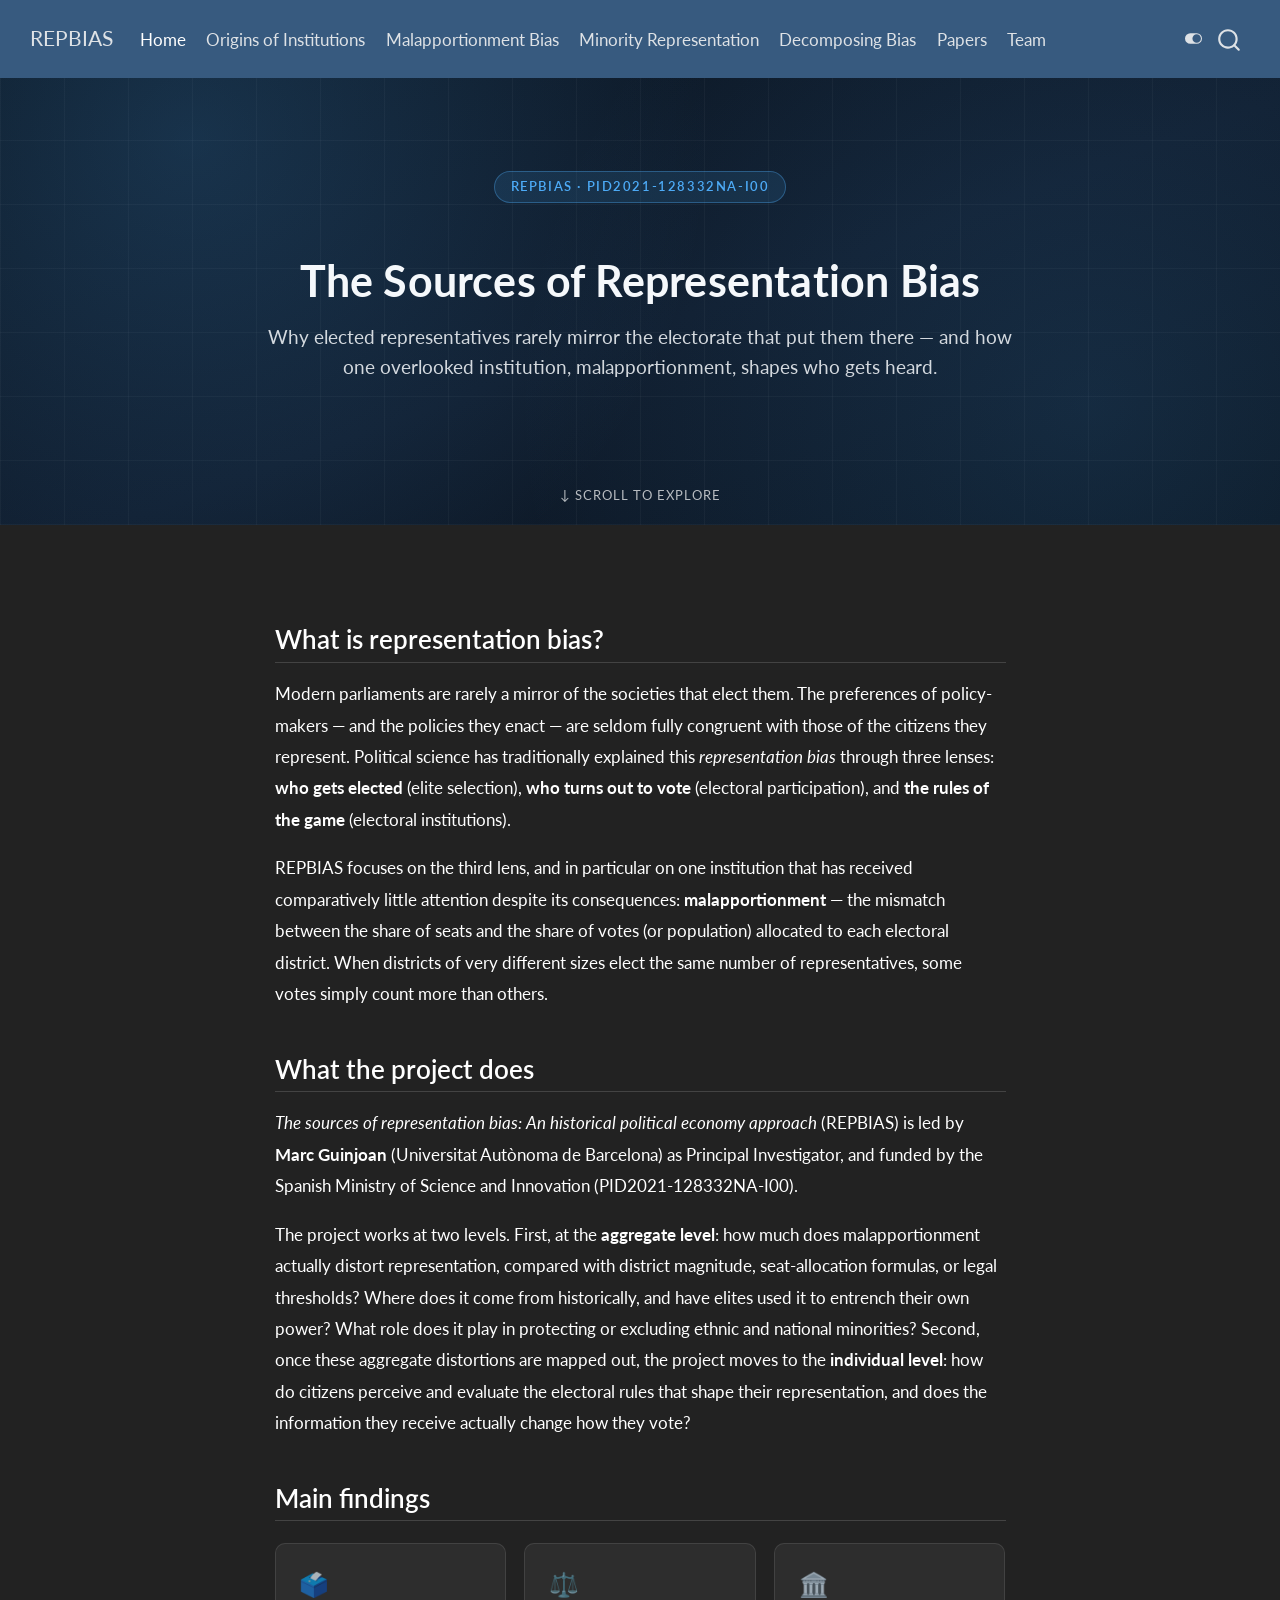
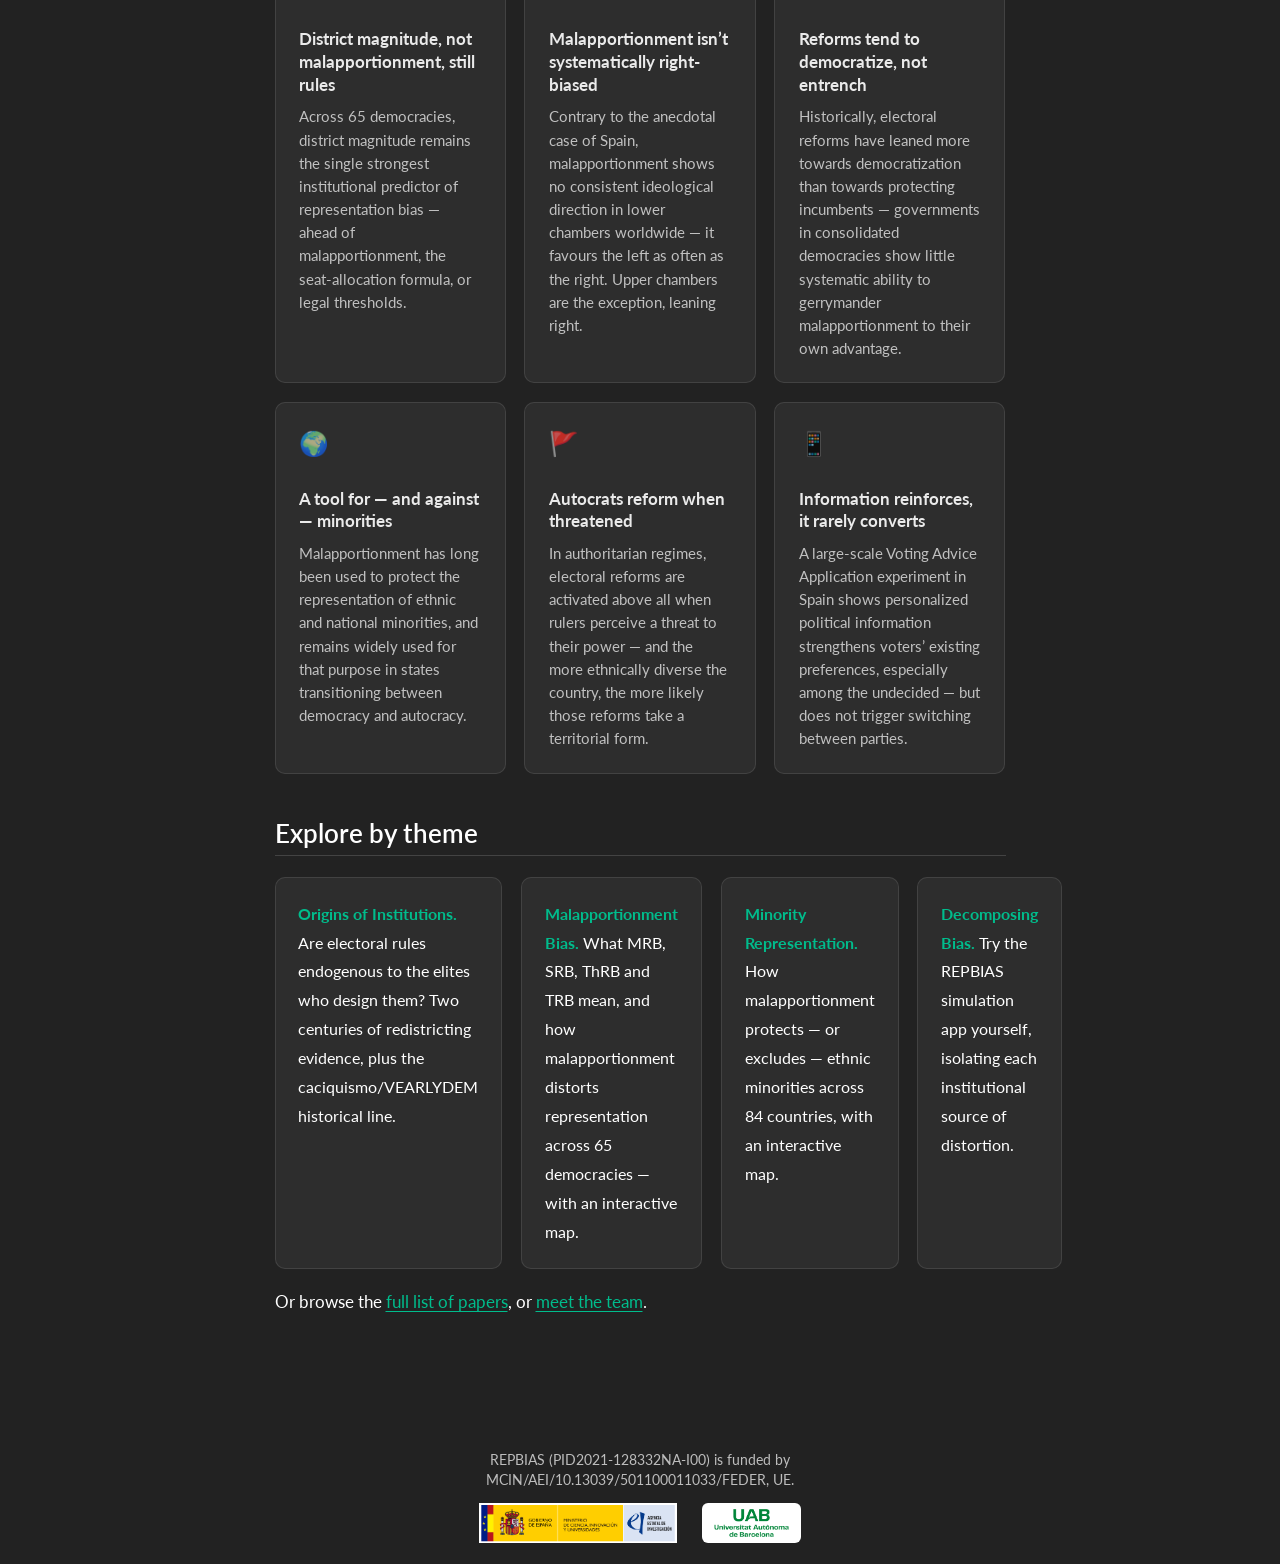
==== docs/index.html @ ca61da99 "Add MICINU and UAB logos to a site-wide footer on every page" ====
<!DOCTYPE html>
<html xmlns="http://www.w3.org/1999/xhtml" lang="en" xml:lang="en"><head>

<meta charset="utf-8">
<meta name="generator" content="quarto-1.10.18">

<meta name="viewport" content="width=device-width, initial-scale=1.0, user-scalable=yes">


<title>REPBIAS</title>
<style>
/* Default styles provided by pandoc.
** See https://pandoc.org/MANUAL.html#variables-for-html for config info.
*/
span.smallcaps{font-variant: small-caps;}
div.columns{display: flex; gap: 1.5em;}
div.column{flex: auto;}
@media screen {
div.columns{gap: min(4vw, 1.5em);}
div.column{overflow-x: auto;}
}
div.hanging-indent{margin-left: 1.5em; text-indent: -1.5em;}
ul.task-list{list-style: none;}
ul.task-list li input[type="checkbox"] {
  width: 0.8em;
  margin: 0 0.8em 0.2em -1em; /* quarto-specific, see https://github.com/quarto-dev/quarto-cli/issues/4556 */ 
  vertical-align: middle;
}
</style>


<script src="site_libs/quarto-nav/quarto-nav.js"></script>
<script src="site_libs/quarto-nav/headroom.min.js"></script>
<script src="site_libs/clipboard/clipboard.min.js"></script>
<script src="site_libs/quarto-search/autocomplete.umd.js"></script>
<script src="site_libs/quarto-search/fuse.min.js"></script>
<script src="site_libs/quarto-search/quarto-search.js"></script>
<meta name="quarto:offset" content="./">
<script src="site_libs/quarto-html/quarto.js" type="module"></script>
<script src="site_libs/quarto-html/tabsets/tabsets.js" type="module"></script>
<script src="site_libs/quarto-html/popper.min.js"></script>
<script src="site_libs/quarto-html/tippy.umd.min.js"></script>
<script src="site_libs/quarto-html/anchor.min.js"></script>
<link href="site_libs/quarto-html/tippy.css" rel="stylesheet">
<link href="site_libs/quarto-html/quarto-syntax-highlighting-64a204ab8560d761af7679ceaba22944.css" rel="stylesheet" class="quarto-color-scheme" id="quarto-text-highlighting-styles">
<link href="site_libs/quarto-html/quarto-syntax-highlighting-dark-b85bc7c33db8c58e0ec93c3465666fed.css" rel="stylesheet" class="quarto-color-scheme quarto-color-alternate" id="quarto-text-highlighting-styles">
<script src="site_libs/bootstrap/bootstrap.min.js"></script>
<link href="site_libs/bootstrap/bootstrap-icons.css" rel="stylesheet">
<link href="site_libs/bootstrap/bootstrap-92404dd89b1444827012a9e3a58cda88.min.css" rel="stylesheet" append-hash="true" class="quarto-color-scheme" id="quarto-bootstrap" data-mode="light">
<link href="site_libs/bootstrap/bootstrap-dark-8b348f4b4b74a528bf910da1e8c5139e.min.css" rel="stylesheet" append-hash="true" class="quarto-color-scheme quarto-color-alternate" id="quarto-bootstrap" data-mode="dark">
<script id="quarto-search-options" type="application/json">{
  "location": "navbar",
  "copy-button": false,
  "collapse-after": 3,
  "panel-placement": "end",
  "type": "overlay",
  "limit": 50,
  "keyboard-shortcut": [
    "f",
    "/",
    "s"
  ],
  "show-item-context": false,
  "language": {
    "search-no-results-text": "No results",
    "search-matching-documents-text": "matching documents",
    "search-copy-link-title": "Copy link to search",
    "search-hide-matches-text": "Hide additional matches",
    "search-more-match-text": "more match in this document",
    "search-more-matches-text": "more matches in this document",
    "search-clear-button-title": "Clear",
    "search-text-placeholder": "",
    "search-detached-cancel-button-title": "Cancel",
    "search-submit-button-title": "Submit",
    "search-label": "Search"
  }
}</script>


<link rel="stylesheet" href="styles.css">
</head>

<body class="nav-fixed fullcontent quarto-dark"><script id="quarto-html-before-body" type="application/javascript">
    const toggleBodyColorMode = (bsSheetEl) => {
      const mode = bsSheetEl.getAttribute("data-mode");
      const bodyEl = window.document.querySelector("body");
      if (mode === "dark") {
        bodyEl.classList.add("quarto-dark");
        bodyEl.classList.remove("quarto-light");
      } else {
        bodyEl.classList.add("quarto-light");
        bodyEl.classList.remove("quarto-dark");
      }
    }
    const toggleBodyColorPrimary = () => {
      const bsSheetEl = window.document.querySelector("link#quarto-bootstrap:not([rel=disabled-stylesheet])");
      if (bsSheetEl) {
        toggleBodyColorMode(bsSheetEl);
      }
    }
    const setColorSchemeToggle = (alternate) => {
      const toggles = window.document.querySelectorAll('.quarto-color-scheme-toggle');
      for (let i=0; i < toggles.length; i++) {
        const toggle = toggles[i];
        if (toggle) {
          if (alternate) {
            toggle.classList.add("alternate");
          } else {
            toggle.classList.remove("alternate");
          }
        }
      }
    };
    const toggleColorMode = (alternate) => {
      // Switch the stylesheets
      const primaryStylesheets = window.document.querySelectorAll('link.quarto-color-scheme:not(.quarto-color-alternate)');
      const alternateStylesheets = window.document.querySelectorAll('link.quarto-color-scheme.quarto-color-alternate');
      manageTransitions('#quarto-margin-sidebar .nav-link', false);
      if (alternate) {
        // note: dark is layered on light, we don't disable primary!
        enableStylesheet(alternateStylesheets);
        for (const sheetNode of alternateStylesheets) {
          if (sheetNode.id === "quarto-bootstrap") {
            toggleBodyColorMode(sheetNode);
          }
        }
      } else {
        disableStylesheet(alternateStylesheets);
        enableStylesheet(primaryStylesheets)
        toggleBodyColorPrimary();
      }
      manageTransitions('#quarto-margin-sidebar .nav-link', true);
      // Switch the toggles
      setColorSchemeToggle(alternate)
      // Hack to workaround the fact that safari doesn't
      // properly recolor the scrollbar when toggling (#1455)
      if (navigator.userAgent.indexOf('Safari') > 0 && navigator.userAgent.indexOf('Chrome') == -1) {
        manageTransitions("body", false);
        window.scrollTo(0, 1);
        setTimeout(() => {
          window.scrollTo(0, 0);
          manageTransitions("body", true);
        }, 40);
      }
    }
    const disableStylesheet = (stylesheets) => {
      for (let i=0; i < stylesheets.length; i++) {
        const stylesheet = stylesheets[i];
        stylesheet.rel = 'disabled-stylesheet';
      }
    }
    const enableStylesheet = (stylesheets) => {
      for (let i=0; i < stylesheets.length; i++) {
        const stylesheet = stylesheets[i];
        if(stylesheet.rel !== 'stylesheet') { // for Chrome, which will still FOUC without this check
          stylesheet.rel = 'stylesheet';
        }
      }
    }
    const manageTransitions = (selector, allowTransitions) => {
      const els = window.document.querySelectorAll(selector);
      for (let i=0; i < els.length; i++) {
        const el = els[i];
        if (allowTransitions) {
          el.classList.remove('notransition');
        } else {
          el.classList.add('notransition');
        }
      }
    }
    const isFileUrl = () => {
      return window.location.protocol === 'file:';
    }
    const hasAlternateSentinel = () => {
      let styleSentinel = getColorSchemeSentinel();
      if (styleSentinel !== null) {
        return styleSentinel === "alternate";
      } else {
        return false;
      }
    }
    const setStyleSentinel = (alternate) => {
      const value = alternate ? "alternate" : "default";
      if (!isFileUrl()) {
        window.localStorage.setItem("quarto-color-scheme", value);
      } else {
        localAlternateSentinel = value;
      }
    }
    const getColorSchemeSentinel = () => {
      if (!isFileUrl()) {
        const storageValue = window.localStorage.getItem("quarto-color-scheme");
        return storageValue != null ? storageValue : localAlternateSentinel;
      } else {
        return localAlternateSentinel;
      }
    }
    const toggleGiscusIfUsed = (isAlternate, darkModeDefault) => {
      const baseTheme = document.querySelector('#giscus-base-theme')?.value ?? 'light';
      const alternateTheme = document.querySelector('#giscus-alt-theme')?.value ?? 'dark';
      let newTheme = '';
      if(authorPrefersDark) {
        newTheme = isAlternate ? baseTheme : alternateTheme;
      } else {
        newTheme = isAlternate ? alternateTheme : baseTheme;
      }
      const changeGiscusTheme = () => {
        // From: https://github.com/giscus/giscus/issues/336
        const sendMessage = (message) => {
          const iframe = document.querySelector('iframe.giscus-frame');
          if (!iframe) return;
          iframe.contentWindow.postMessage({ giscus: message }, 'https://giscus.app');
        }
        sendMessage({
          setConfig: {
            theme: newTheme
          }
        });
      }
      const isGiscussLoaded = window.document.querySelector('iframe.giscus-frame') !== null;
      if (isGiscussLoaded) {
        changeGiscusTheme();
      }
    };
    const authorPrefersDark = true;
    const darkModeDefault = authorPrefersDark;
    let localAlternateSentinel = darkModeDefault ? 'alternate' : 'default';
    // Dark / light mode switch
    window.quartoToggleColorScheme = () => {
      // Read the current dark / light value
      let toAlternate = !hasAlternateSentinel();
      toggleColorMode(toAlternate);
      setStyleSentinel(toAlternate);
      toggleGiscusIfUsed(toAlternate, darkModeDefault);
      window.dispatchEvent(new Event('resize'));
    };
    // Switch to dark mode if need be
    if (hasAlternateSentinel()) {
      toggleColorMode(true);
    } else {
      toggleColorMode(false);
    }
  </script>

<div id="quarto-search-results"></div>
  <header id="quarto-header" class="headroom fixed-top">
    <nav class="navbar navbar-expand-lg " data-bs-theme="dark">
      <div class="navbar-container container-fluid">
      <div class="navbar-brand-container mx-auto">
    <a class="navbar-brand" href="./index.html">
    <span class="navbar-title">REPBIAS</span>
    </a>
  </div>
            <div id="quarto-search" class="" title="Search"></div>
          <button class="navbar-toggler" type="button" data-bs-toggle="collapse" data-bs-target="#navbarCollapse" aria-controls="navbarCollapse" role="menu" aria-expanded="false" aria-label="Toggle navigation" onclick="if (window.quartoToggleHeadroom) { window.quartoToggleHeadroom(); }">
  <span class="navbar-toggler-icon"></span>
</button>
          <div class="collapse navbar-collapse" id="navbarCollapse">
            <ul class="navbar-nav navbar-nav-scroll me-auto">
  <li class="nav-item">
    <a class="nav-link active" href="./index.html" aria-current="page"> 
<span class="menu-text">Home</span></a>
  </li>  
  <li class="nav-item">
    <a class="nav-link" href="./origins.html"> 
<span class="menu-text">Origins of Institutions</span></a>
  </li>  
  <li class="nav-item">
    <a class="nav-link" href="./malapportionment-bias.html"> 
<span class="menu-text">Malapportionment Bias</span></a>
  </li>  
  <li class="nav-item">
    <a class="nav-link" href="./minority-representation.html"> 
<span class="menu-text">Minority Representation</span></a>
  </li>  
  <li class="nav-item">
    <a class="nav-link" href="./decomposing-bias.html"> 
<span class="menu-text">Decomposing Bias</span></a>
  </li>  
  <li class="nav-item">
    <a class="nav-link" href="./papers.html"> 
<span class="menu-text">Papers</span></a>
  </li>  
  <li class="nav-item">
    <a class="nav-link" href="./team.html"> 
<span class="menu-text">Team</span></a>
  </li>  
</ul>
          </div> <!-- /navcollapse -->
            <div class="quarto-navbar-tools">
  <a href="" class="quarto-color-scheme-toggle quarto-navigation-tool  px-1" onclick="window.quartoToggleColorScheme(); return false;" title="Toggle dark mode"><i class="bi"></i></a>
</div>
      </div> <!-- /container-fluid -->
    </nav>
</header>
<!-- content -->
<div id="quarto-content" class="quarto-container page-columns page-rows-contents page-layout-article page-navbar">
<!-- sidebar -->
<!-- margin-sidebar -->
    
<!-- main -->
<main class="content" id="quarto-document-content"><header id="title-block-header" class="quarto-title-block"></header>





<div class="hero-section">
  <div class="hero-text">
    <span class="hero-eyebrow">REPBIAS · PID2021-128332NA-I00</span>
    <h1>The Sources of Representation Bias</h1>
    <p>Why elected representatives rarely mirror the electorate that put them there — and how one overlooked institution, malapportionment, shapes who gets heard.</p>
  </div>
  <div class="scroll-hint">↓ scroll to explore</div>
</div>
<div class="project-body">
<section id="what-is-representation-bias" class="level2">
<h2 class="anchored" data-anchor-id="what-is-representation-bias">What is representation bias?</h2>
<p>Modern parliaments are rarely a mirror of the societies that elect them. The preferences of policy-makers — and the policies they enact — are seldom fully congruent with those of the citizens they represent. Political science has traditionally explained this <em>representation bias</em> through three lenses: <strong>who gets elected</strong> (elite selection), <strong>who turns out to vote</strong> (electoral participation), and <strong>the rules of the game</strong> (electoral institutions).</p>
<p>REPBIAS focuses on the third lens, and in particular on one institution that has received comparatively little attention despite its consequences: <strong>malapportionment</strong> — the mismatch between the share of seats and the share of votes (or population) allocated to each electoral district. When districts of very different sizes elect the same number of representatives, some votes simply count more than others.</p>
</section>
<section id="what-the-project-does" class="level2">
<h2 class="anchored" data-anchor-id="what-the-project-does">What the project does</h2>
<p><em>The sources of representation bias: An historical political economy approach</em> (REPBIAS) is led by <strong>Marc Guinjoan</strong> (Universitat Autònoma de Barcelona) as Principal Investigator, and funded by the Spanish Ministry of Science and Innovation (PID2021-128332NA-I00).</p>
<p>The project works at two levels. First, at the <strong>aggregate level</strong>: how much does malapportionment actually distort representation, compared with district magnitude, seat-allocation formulas, or legal thresholds? Where does it come from historically, and have elites used it to entrench their own power? What role does it play in protecting or excluding ethnic and national minorities? Second, once these aggregate distortions are mapped out, the project moves to the <strong>individual level</strong>: how do citizens perceive and evaluate the electoral rules that shape their representation, and does the information they receive actually change how they vote?</p>
</section>
<section id="main-findings" class="level2">
<h2 class="anchored" data-anchor-id="main-findings">Main findings</h2>
<div class="insight-grid">
<div class="insight-card surface-card">
<p><span class="insight-icon">🗳️</span></p>
<section id="district-magnitude-not-malapportionment-still-rules" class="level3">
<h3 class="anchored" data-anchor-id="district-magnitude-not-malapportionment-still-rules">District magnitude, not malapportionment, still rules</h3>
<p>Across 65 democracies, district magnitude remains the single strongest institutional predictor of representation bias — ahead of malapportionment, the seat-allocation formula, or legal thresholds.</p>
</section>
</div>
<div class="insight-card surface-card">
<p><span class="insight-icon">⚖️</span></p>
<section id="malapportionment-isnt-systematically-right-biased" class="level3">
<h3 class="anchored" data-anchor-id="malapportionment-isnt-systematically-right-biased">Malapportionment isn’t systematically right-biased</h3>
<p>Contrary to the anecdotal case of Spain, malapportionment shows no consistent ideological direction in lower chambers worldwide — it favours the left as often as the right. Upper chambers are the exception, leaning right.</p>
</section>
</div>
<div class="insight-card surface-card">
<p><span class="insight-icon">🏛️</span></p>
<section id="reforms-tend-to-democratize-not-entrench" class="level3">
<h3 class="anchored" data-anchor-id="reforms-tend-to-democratize-not-entrench">Reforms tend to democratize, not entrench</h3>
<p>Historically, electoral reforms have leaned more towards democratization than towards protecting incumbents — governments in consolidated democracies show little systematic ability to gerrymander malapportionment to their own advantage.</p>
</section>
</div>
<div class="insight-card surface-card">
<p><span class="insight-icon">🌍</span></p>
<section id="a-tool-for-and-against-minorities" class="level3">
<h3 class="anchored" data-anchor-id="a-tool-for-and-against-minorities">A tool for — and against — minorities</h3>
<p>Malapportionment has long been used to protect the representation of ethnic and national minorities, and remains widely used for that purpose in states transitioning between democracy and autocracy.</p>
</section>
</div>
<div class="insight-card surface-card">
<p><span class="insight-icon">🚩</span></p>
<section id="autocrats-reform-when-threatened" class="level3">
<h3 class="anchored" data-anchor-id="autocrats-reform-when-threatened">Autocrats reform when threatened</h3>
<p>In authoritarian regimes, electoral reforms are activated above all when rulers perceive a threat to their power — and the more ethnically diverse the country, the more likely those reforms take a territorial form.</p>
</section>
</div>
<div class="insight-card surface-card">
<p><span class="insight-icon">📱</span></p>
<section id="information-reinforces-it-rarely-converts" class="level3">
<h3 class="anchored" data-anchor-id="information-reinforces-it-rarely-converts">Information reinforces, it rarely converts</h3>
<p>A large-scale Voting Advice Application experiment in Spain shows personalized political information strengthens voters’ existing preferences, especially among the undecided — but does not trigger switching between parties.</p>
</section>
</div>
</div>
</section>
<section id="explore-by-theme" class="level2">
<h2 class="anchored" data-anchor-id="explore-by-theme">Explore by theme</h2>
<div class="rl-grid">
<div class="rl-card surface-card">
<p>
<a href="./origins.html"><strong>Origins of Institutions.</strong></a> Are electoral rules endogenous to the elites who design them? Two centuries of redistricting evidence, plus the caciquismo/VEARLYDEM historical line.
</p>
</div>
<div class="rl-card surface-card">
<p>
<a href="./malapportionment-bias.html"><strong>Malapportionment Bias.</strong></a> What MRB, SRB, ThRB and TRB mean, and how malapportionment distorts representation across 65 democracies — with an interactive map.
</p>
</div>
<div class="rl-card surface-card">
<p>
<a href="./minority-representation.html"><strong>Minority Representation.</strong></a> How malapportionment protects — or excludes — ethnic minorities across 84 countries, with an interactive map.
</p>
</div>
<div class="rl-card surface-card">
<p>
<a href="./decomposing-bias.html"><strong>Decomposing Bias.</strong></a> Try the REPBIAS simulation app yourself, isolating each institutional source of distortion.
</p>
</div>
</div>
<p>Or browse the <a href="./papers.html">full list of papers</a>, or <a href="./team.html">meet the team</a>.</p>
</section>
</div>



</main> <!-- /main -->
<script id="quarto-html-after-body" type="application/javascript">
  window.document.addEventListener("DOMContentLoaded", function (event) {
    // Ensure there is a toggle, if there isn't float one in the top right
    if (window.document.querySelector('.quarto-color-scheme-toggle') === null) {
      const a = window.document.createElement('a');
      a.classList.add('top-right');
      a.classList.add('quarto-color-scheme-toggle');
      a.href = "";
      a.onclick = function() { try { window.quartoToggleColorScheme(); } catch {} return false; };
      const i = window.document.createElement("i");
      i.classList.add('bi');
      a.appendChild(i);
      window.document.body.appendChild(a);
    }
    setColorSchemeToggle(hasAlternateSentinel())
    const icon = "";
    const anchorJS = new window.AnchorJS();
    anchorJS.options = {
      placement: 'right',
      icon: icon
    };
    anchorJS.add('.anchored');
    const isCodeAnnotation = (el) => {
      for (const clz of el.classList) {
        if (clz.startsWith('code-annotation-')) {                     
          return true;
        }
      }
      return false;
    }
    const onCopySuccess = function(e) {
      // button target
      const button = e.trigger;
      // don't keep focus
      button.blur();
      // flash "checked"
      button.classList.add('code-copy-button-checked');
      var currentTitle = button.getAttribute("title");
      button.setAttribute("title", "Copied!");
      let tooltip;
      if (window.bootstrap) {
        button.setAttribute("data-bs-toggle", "tooltip");
        button.setAttribute("data-bs-placement", "left");
        button.setAttribute("data-bs-title", "Copied!");
        tooltip = new bootstrap.Tooltip(button, 
          { trigger: "manual", 
            customClass: "code-copy-button-tooltip",
            offset: [0, -8]});
        tooltip.show();    
      }
      setTimeout(function() {
        if (tooltip) {
          tooltip.hide();
          button.removeAttribute("data-bs-title");
          button.removeAttribute("data-bs-toggle");
          button.removeAttribute("data-bs-placement");
        }
        button.setAttribute("title", currentTitle);
        button.classList.remove('code-copy-button-checked');
      }, 1000);
      // clear code selection
      e.clearSelection();
    }
    const getTextToCopy = function(trigger) {
      const outerScaffold = trigger.parentElement.cloneNode(true);
      const codeEl = outerScaffold.querySelector('code');
      for (const childEl of codeEl.children) {
        if (isCodeAnnotation(childEl)) {
          childEl.remove();
        }
      }
      return codeEl.innerText;
    }
    const clipboard = new window.ClipboardJS('.code-copy-button:not([data-in-quarto-modal])', {
      text: getTextToCopy
    });
    clipboard.on('success', onCopySuccess);
    if (window.document.getElementById('quarto-embedded-source-code-modal')) {
      const clipboardModal = new window.ClipboardJS('.code-copy-button[data-in-quarto-modal]', {
        text: getTextToCopy,
        container: window.document.getElementById('quarto-embedded-source-code-modal')
      });
      clipboardModal.on('success', onCopySuccess);
    }
      var localhostRegex = new RegExp(/^(?:http|https):\/\/localhost\:?[0-9]*\//);
      var mailtoRegex = new RegExp(/^mailto:/);
        var filterRegex = new RegExp('/' + window.location.host + '/');
      var isInternal = (href) => {
          return filterRegex.test(href) || localhostRegex.test(href) || mailtoRegex.test(href);
      }
      // Inspect non-navigation links and adorn them if external
     var links = window.document.querySelectorAll('a[href]:not(.nav-link):not(.navbar-brand):not(.toc-action):not(.sidebar-link):not(.sidebar-item-toggle):not(.pagination-link):not(.no-external):not([aria-hidden]):not(.dropdown-item):not(.quarto-navigation-tool):not(.about-link)');
      for (var i=0; i<links.length; i++) {
        const link = links[i];
        if (!isInternal(link.href)) {
          // undo the damage that might have been done by quarto-nav.js in the case of
          // links that we want to consider external
          if (link.dataset.originalHref !== undefined) {
            link.href = link.dataset.originalHref;
          }
            // target, if specified
            link.setAttribute("target", "_blank");
            if (link.getAttribute("rel") === null) {
              link.setAttribute("rel", "noopener");
            }
            // default icon
            link.classList.add("external");
        }
      }
    function tippyHover(el, contentFn, onTriggerFn, onUntriggerFn) {
      const config = {
        allowHTML: true,
        maxWidth: 500,
        delay: 100,
        arrow: false,
        appendTo: function(el) {
            return el.parentElement;
        },
        interactive: true,
        interactiveBorder: 10,
        theme: 'quarto',
        placement: 'bottom-start',
      };
      if (contentFn) {
        config.content = contentFn;
      }
      if (onTriggerFn) {
        config.onTrigger = onTriggerFn;
      }
      if (onUntriggerFn) {
        config.onUntrigger = onUntriggerFn;
      }
      window.tippy(el, config); 
    }
    const noterefs = window.document.querySelectorAll('a[role="doc-noteref"]');
    for (var i=0; i<noterefs.length; i++) {
      const ref = noterefs[i];
      tippyHover(ref, function() {
        // use id or data attribute instead here
        let href = ref.getAttribute('data-footnote-href') || ref.getAttribute('href');
        try { href = new URL(href).hash; } catch {}
        const id = href.replace(/^#\/?/, "");
        const note = window.document.getElementById(id);
        if (note) {
          return note.innerHTML;
        } else {
          return "";
        }
      });
    }
    const xrefs = window.document.querySelectorAll('a.quarto-xref');
    const processXRef = (id, note) => {
      // Strip column container classes
      const stripColumnClz = (el) => {
        el.classList.remove("page-full", "page-columns");
        if (el.children) {
          for (const child of el.children) {
            stripColumnClz(child);
          }
        }
      }
      stripColumnClz(note)
      if (id === null || id.startsWith('sec-')) {
        // Special case sections, only their first couple elements
        const container = document.createElement("div");
        if (note.children && note.children.length > 2) {
          container.appendChild(note.children[0].cloneNode(true));
          for (let i = 1; i < note.children.length; i++) {
            const child = note.children[i];
            if (child.tagName === "P" && child.innerText === "") {
              continue;
            } else {
              container.appendChild(child.cloneNode(true));
              break;
            }
          }
          if (window.Quarto?.typesetMath) {
            window.Quarto.typesetMath(container);
          }
          return container.innerHTML
        } else {
          if (window.Quarto?.typesetMath) {
            window.Quarto.typesetMath(note);
          }
          return note.innerHTML;
        }
      } else {
        // Remove any anchor links if they are present
        const anchorLink = note.querySelector('a.anchorjs-link');
        if (anchorLink) {
          anchorLink.remove();
        }
        if (window.Quarto?.typesetMath) {
          window.Quarto.typesetMath(note);
        }
        if (note.classList.contains("callout")) {
          return note.outerHTML;
        } else {
          return note.innerHTML;
        }
      }
    }
    for (var i=0; i<xrefs.length; i++) {
      const xref = xrefs[i];
      tippyHover(xref, undefined, function(instance) {
        instance.disable();
        let url = xref.getAttribute('href');
        let hash = undefined; 
        if (url.startsWith('#')) {
          hash = url;
        } else {
          try { hash = new URL(url).hash; } catch {}
        }
        if (hash) {
          const id = hash.replace(/^#\/?/, "");
          const note = window.document.getElementById(id);
          if (note !== null) {
            try {
              const html = processXRef(id, note.cloneNode(true));
              instance.setContent(html);
            } finally {
              instance.enable();
              instance.show();
            }
          } else {
            // See if we can fetch this
            fetch(url.split('#')[0])
            .then(res => res.text())
            .then(html => {
              const parser = new DOMParser();
              const htmlDoc = parser.parseFromString(html, "text/html");
              const note = htmlDoc.getElementById(id);
              if (note !== null) {
                const html = processXRef(id, note);
                instance.setContent(html);
              } 
            }).finally(() => {
              instance.enable();
              instance.show();
            });
          }
        } else {
          // See if we can fetch a full url (with no hash to target)
          // This is a special case and we should probably do some content thinning / targeting
          fetch(url)
          .then(res => res.text())
          .then(html => {
            const parser = new DOMParser();
            const htmlDoc = parser.parseFromString(html, "text/html");
            const note = htmlDoc.querySelector('main.content');
            if (note !== null) {
              // This should only happen for chapter cross references
              // (since there is no id in the URL)
              // remove the first header
              if (note.children.length > 0 && note.children[0].tagName === "HEADER") {
                note.children[0].remove();
              }
              const html = processXRef(null, note);
              instance.setContent(html);
            } 
          }).finally(() => {
            instance.enable();
            instance.show();
          });
        }
      }, function(instance) {
      });
    }
        let selectedAnnoteEl;
        const selectorForAnnotation = ( cell, annotation) => {
          let cellAttr = 'data-code-cell="' + cell + '"';
          let lineAttr = 'data-code-annotation="' +  annotation + '"';
          const selector = 'span[' + cellAttr + '][' + lineAttr + ']';
          return selector;
        }
        const selectCodeLines = (annoteEl) => {
          const doc = window.document;
          const targetCell = annoteEl.getAttribute("data-target-cell");
          const targetAnnotation = annoteEl.getAttribute("data-target-annotation");
          const annoteSpan = window.document.querySelector(selectorForAnnotation(targetCell, targetAnnotation));
          const lines = annoteSpan.getAttribute("data-code-lines").split(",");
          const lineIds = lines.map((line) => {
            return targetCell + "-" + line;
          })
          let top = null;
          let height = null;
          let parent = null;
          if (lineIds.length > 0) {
              //compute the position of the single el (top and bottom and make a div)
              const el = window.document.getElementById(lineIds[0]);
              top = el.offsetTop;
              height = el.offsetHeight;
              parent = el.parentElement.parentElement;
            if (lineIds.length > 1) {
              const lastEl = window.document.getElementById(lineIds[lineIds.length - 1]);
              const bottom = lastEl.offsetTop + lastEl.offsetHeight;
              height = bottom - top;
            }
            if (top !== null && height !== null && parent !== null) {
              // cook up a div (if necessary) and position it 
              let div = window.document.getElementById("code-annotation-line-highlight");
              if (div === null) {
                div = window.document.createElement("div");
                div.setAttribute("id", "code-annotation-line-highlight");
                div.style.position = 'absolute';
                parent.appendChild(div);
              }
              div.style.top = top - 2 + "px";
              div.style.height = height + 4 + "px";
              div.style.left = 0;
              let gutterDiv = window.document.getElementById("code-annotation-line-highlight-gutter");
              if (gutterDiv === null) {
                gutterDiv = window.document.createElement("div");
                gutterDiv.setAttribute("id", "code-annotation-line-highlight-gutter");
                gutterDiv.style.position = 'absolute';
                const codeCell = window.document.getElementById(targetCell);
                const gutter = codeCell.querySelector('.code-annotation-gutter');
                gutter.appendChild(gutterDiv);
              }
              gutterDiv.style.top = top - 2 + "px";
              gutterDiv.style.height = height + 4 + "px";
            }
            selectedAnnoteEl = annoteEl;
          }
        };
        const unselectCodeLines = () => {
          const elementsIds = ["code-annotation-line-highlight", "code-annotation-line-highlight-gutter"];
          elementsIds.forEach((elId) => {
            const div = window.document.getElementById(elId);
            if (div) {
              div.remove();
            }
          });
          selectedAnnoteEl = undefined;
        };
          // Handle positioning of the toggle
      window.addEventListener(
        "resize",
        throttle(() => {
          elRect = undefined;
          if (selectedAnnoteEl) {
            selectCodeLines(selectedAnnoteEl);
          }
        }, 10)
      );
      function throttle(fn, ms) {
      let throttle = false;
      let timer;
        return (...args) => {
          if(!throttle) { // first call gets through
              fn.apply(this, args);
              throttle = true;
          } else { // all the others get throttled
              if(timer) clearTimeout(timer); // cancel #2
              timer = setTimeout(() => {
                fn.apply(this, args);
                timer = throttle = false;
              }, ms);
          }
        };
      }
        // Attach click handler to the DT
        const annoteDls = window.document.querySelectorAll('dt[data-target-cell]');
        for (const annoteDlNode of annoteDls) {
          annoteDlNode.addEventListener('click', (event) => {
            const clickedEl = event.target;
            if (clickedEl !== selectedAnnoteEl) {
              unselectCodeLines();
              const activeEl = window.document.querySelector('dt[data-target-cell].code-annotation-active');
              if (activeEl) {
                activeEl.classList.remove('code-annotation-active');
              }
              selectCodeLines(clickedEl);
              clickedEl.classList.add('code-annotation-active');
            } else {
              // Unselect the line
              unselectCodeLines();
              clickedEl.classList.remove('code-annotation-active');
            }
          });
        }
    const findCites = (el) => {
      const parentEl = el.parentElement;
      if (parentEl) {
        const cites = parentEl.dataset.cites;
        if (cites) {
          return {
            el,
            cites: cites.split(' ')
          };
        } else {
          return findCites(el.parentElement)
        }
      } else {
        return undefined;
      }
    };
    var bibliorefs = window.document.querySelectorAll('a[role="doc-biblioref"]');
    for (var i=0; i<bibliorefs.length; i++) {
      const ref = bibliorefs[i];
      const citeInfo = findCites(ref);
      if (citeInfo) {
        tippyHover(citeInfo.el, function() {
          var popup = window.document.createElement('div');
          citeInfo.cites.forEach(function(cite) {
            var citeDiv = window.document.createElement('div');
            citeDiv.classList.add('hanging-indent');
            citeDiv.classList.add('csl-entry');
            var biblioDiv = window.document.getElementById('ref-' + cite);
            if (biblioDiv) {
              citeDiv.innerHTML = biblioDiv.innerHTML;
            }
            popup.appendChild(citeDiv);
          });
          return popup.innerHTML;
        });
      }
    }
  });
  </script>
</div> <!-- /content -->
<footer class="footer">
  <div class="nav-footer">
    <div class="nav-footer-left">
      &nbsp;
    </div>   
    <div class="nav-footer-center">
      <ul class="footer-items list-unstyled">
    <li class="nav-item">
 <div class="site-footer-logos">
  <p class="grant-line">REPBIAS (PID2021-128332NA-I00) is funded by MCIN/AEI/10.13039/501100011033/FEDER, UE.</p>
  <div class="funding-logos">
    <img src="images/logominciu.png" alt="Ministerio de Ciencia, Innovación y Universidades / Agencia Estatal de Investigación">
    <img src="images/logouab.png" class="logo-on-chip" alt="Universitat Autònoma de Barcelona">
  </div>
</div>
  </li>  
</ul>
    </div>
    <div class="nav-footer-right">
      &nbsp;
    </div>
  </div>
</footer>




</body></html>
---- docs/site_libs/quarto-html/tippy.css ----
.tippy-box[data-animation=fade][data-state=hidden]{opacity:0}[data-tippy-root]{max-width:calc(100vw - 10px)}.tippy-box{position:relative;background-color:#333;color:#fff;border-radius:4px;font-size:14px;line-height:1.4;white-space:normal;outline:0;transition-property:transform,visibility,opacity}.tippy-box[data-placement^=top]>.tippy-arrow{bottom:0}.tippy-box[data-placement^=top]>.tippy-arrow:before{bottom:-7px;left:0;border-width:8px 8px 0;border-top-color:initial;transform-origin:center top}.tippy-box[data-placement^=bottom]>.tippy-arrow{top:0}.tippy-box[data-placement^=bottom]>.tippy-arrow:before{top:-7px;left:0;border-width:0 8px 8px;border-bottom-color:initial;transform-origin:center bottom}.tippy-box[data-placement^=left]>.tippy-arrow{right:0}.tippy-box[data-placement^=left]>.tippy-arrow:before{border-width:8px 0 8px 8px;border-left-color:initial;right:-7px;transform-origin:center left}.tippy-box[data-placement^=right]>.tippy-arrow{left:0}.tippy-box[data-placement^=right]>.tippy-arrow:before{left:-7px;border-width:8px 8px 8px 0;border-right-color:initial;transform-origin:center right}.tippy-box[data-inertia][data-state=visible]{transition-timing-function:cubic-bezier(.54,1.5,.38,1.11)}.tippy-arrow{width:16px;height:16px;color:#333}.tippy-arrow:before{content:"";position:absolute;border-color:transparent;border-style:solid}.tippy-content{position:relative;padding:5px 9px;z-index:1}
---- docs/site_libs/quarto-html/quarto-syntax-highlighting-64a204ab8560d761af7679ceaba22944.css ----
/* quarto syntax highlight colors */
:root {
  --quarto-hl-ot-color: #003B4F;
  --quarto-hl-at-color: #657422;
  --quarto-hl-ss-color: #20794D;
  --quarto-hl-an-color: #5E5E5E;
  --quarto-hl-fu-color: #4758AB;
  --quarto-hl-st-color: #20794D;
  --quarto-hl-cf-color: #003B4F;
  --quarto-hl-op-color: #5E5E5E;
  --quarto-hl-er-color: #AD0000;
  --quarto-hl-bn-color: #AD0000;
  --quarto-hl-al-color: #AD0000;
  --quarto-hl-va-color: #111111;
  --quarto-hl-bu-color: inherit;
  --quarto-hl-ex-color: inherit;
  --quarto-hl-pp-color: #AD0000;
  --quarto-hl-in-color: #5E5E5E;
  --quarto-hl-vs-color: #20794D;
  --quarto-hl-wa-color: #5E5E5E;
  --quarto-hl-do-color: #5E5E5E;
  --quarto-hl-im-color: #00769E;
  --quarto-hl-ch-color: #20794D;
  --quarto-hl-dt-color: #AD0000;
  --quarto-hl-fl-color: #AD0000;
  --quarto-hl-co-color: #5E5E5E;
  --quarto-hl-cv-color: #5E5E5E;
  --quarto-hl-cn-color: #8f5902;
  --quarto-hl-sc-color: #5E5E5E;
  --quarto-hl-dv-color: #AD0000;
  --quarto-hl-kw-color: #003B4F;
}

/* other quarto variables */
:root {
  --quarto-font-monospace: SFMono-Regular, Menlo, Monaco, Consolas, "Liberation Mono", "Courier New", monospace;
}

/* syntax highlight based on Pandoc's rules */
pre > code.sourceCode > span {
  color: #003B4F;
}

code.sourceCode > span {
  color: #003B4F;
}

div.sourceCode,
div.sourceCode pre.sourceCode {
  color: #003B4F;
}

/* Normal */
code span {
  color: #003B4F;
}

/* Alert */
code span.al {
  color: #AD0000;
  font-style: inherit;
}

/* Annotation */
code span.an {
  color: #5E5E5E;
  font-style: inherit;
}

/* Attribute */
code span.at {
  color: #657422;
  font-style: inherit;
}

/* BaseN */
code span.bn {
  color: #AD0000;
  font-style: inherit;
}

/* BuiltIn */
code span.bu {
  font-style: inherit;
}

/* ControlFlow */
code span.cf {
  color: #003B4F;
  font-weight: bold;
  font-style: inherit;
}

/* Char */
code span.ch {
  color: #20794D;
  font-style: inherit;
}

/* Constant */
code span.cn {
  color: #8f5902;
  font-style: inherit;
}

/* Comment */
code span.co {
  color: #5E5E5E;
  font-style: inherit;
}

/* CommentVar */
code span.cv {
  color: #5E5E5E;
  font-style: italic;
}

/* Documentation */
code span.do {
  color: #5E5E5E;
  font-style: italic;
}

/* DataType */
code span.dt {
  color: #AD0000;
  font-style: inherit;
}

/* DecVal */
code span.dv {
  color: #AD0000;
  font-style: inherit;
}

/* Error */
code span.er {
  color: #AD0000;
  font-style: inherit;
}

/* Extension */
code span.ex {
  font-style: inherit;
}

/* Float */
code span.fl {
  color: #AD0000;
  font-style: inherit;
}

/* Function */
code span.fu {
  color: #4758AB;
  font-style: inherit;
}

/* Import */
code span.im {
  color: #00769E;
  font-style: inherit;
}

/* Information */
code span.in {
  color: #5E5E5E;
  font-style: inherit;
}

/* Keyword */
code span.kw {
  color: #003B4F;
  font-weight: bold;
  font-style: inherit;
}

/* Operator */
code span.op {
  color: #5E5E5E;
  font-style: inherit;
}

/* Other */
code span.ot {
  color: #003B4F;
  font-style: inherit;
}

/* Preprocessor */
code span.pp {
  color: #AD0000;
  font-style: inherit;
}

/* SpecialChar */
code span.sc {
  color: #5E5E5E;
  font-style: inherit;
}

/* SpecialString */
code span.ss {
  color: #20794D;
  font-style: inherit;
}

/* String */
code span.st {
  color: #20794D;
  font-style: inherit;
}

/* Variable */
code span.va {
  color: #111111;
  font-style: inherit;
}

/* VerbatimString */
code span.vs {
  color: #20794D;
  font-style: inherit;
}

/* Warning */
code span.wa {
  color: #5E5E5E;
  font-style: italic;
}

.prevent-inlining {
  content: "</";
}

/*# sourceMappingURL=9d8d5bb603a83b8298b89080a598c93b.css.map */
---- docs/site_libs/quarto-html/quarto-syntax-highlighting-dark-b85bc7c33db8c58e0ec93c3465666fed.css ----
/* quarto syntax highlight colors */
:root {
  --quarto-hl-al-color: #f07178;
  --quarto-hl-an-color: #d4d0ab;
  --quarto-hl-at-color: #00e0e0;
  --quarto-hl-bn-color: #d4d0ab;
  --quarto-hl-bu-color: #abe338;
  --quarto-hl-ch-color: #abe338;
  --quarto-hl-co-color: #f8f8f2;
  --quarto-hl-cv-color: #ffd700;
  --quarto-hl-cn-color: #ffd700;
  --quarto-hl-cf-color: #ffa07a;
  --quarto-hl-dt-color: #ffa07a;
  --quarto-hl-dv-color: #d4d0ab;
  --quarto-hl-do-color: #f8f8f2;
  --quarto-hl-er-color: #f07178;
  --quarto-hl-ex-color: #00e0e0;
  --quarto-hl-fl-color: #d4d0ab;
  --quarto-hl-fu-color: #ffa07a;
  --quarto-hl-im-color: #abe338;
  --quarto-hl-in-color: #d4d0ab;
  --quarto-hl-kw-color: #ffa07a;
  --quarto-hl-op-color: #ffa07a;
  --quarto-hl-ot-color: #00e0e0;
  --quarto-hl-pp-color: #dcc6e0;
  --quarto-hl-re-color: #00e0e0;
  --quarto-hl-sc-color: #abe338;
  --quarto-hl-ss-color: #abe338;
  --quarto-hl-st-color: #abe338;
  --quarto-hl-va-color: #00e0e0;
  --quarto-hl-vs-color: #abe338;
  --quarto-hl-wa-color: #dcc6e0;
}

/* other quarto variables */
:root {
  --quarto-font-monospace: SFMono-Regular, Menlo, Monaco, Consolas, "Liberation Mono", "Courier New", monospace;
}

/* syntax highlight based on Pandoc's rules */
pre > code.sourceCode > span {
  color: #f8f8f2;
}

code.sourceCode > span {
  color: #f8f8f2;
}

div.sourceCode,
div.sourceCode pre.sourceCode {
  color: #f8f8f2;
}

/* Normal */
code span {
  color: #f8f8f2;
}

/* Alert */
code span.al {
  color: #f07178;
}

/* Annotation */
code span.an {
  color: #d4d0ab;
}

/* Attribute */
code span.at {
  color: #00e0e0;
}

/* BaseN */
code span.bn {
  color: #d4d0ab;
}

/* BuiltIn */
code span.bu {
  color: #abe338;
}

/* ControlFlow */
code span.cf {
  font-weight: bold;
  color: #ffa07a;
}

/* Char */
code span.ch {
  color: #abe338;
}

/* Constant */
code span.cn {
  color: #ffd700;
}

/* Comment */
code span.co {
  font-style: italic;
  color: #f8f8f2;
}

/* CommentVar */
code span.cv {
  color: #ffd700;
}

/* Documentation */
code span.do {
  color: #f8f8f2;
}

/* DataType */
code span.dt {
  color: #ffa07a;
}

/* DecVal */
code span.dv {
  color: #d4d0ab;
}

/* Error */
code span.er {
  color: #f07178;
  text-decoration: underline;
}

/* Extension */
code span.ex {
  font-weight: bold;
  color: #00e0e0;
}

/* Float */
code span.fl {
  color: #d4d0ab;
}

/* Function */
code span.fu {
  color: #ffa07a;
}

/* Import */
code span.im {
  color: #abe338;
}

/* Information */
code span.in {
  color: #d4d0ab;
}

/* Keyword */
code span.kw {
  font-weight: bold;
  color: #ffa07a;
}

/* Operator */
code span.op {
  color: #ffa07a;
}

/* Other */
code span.ot {
  color: #00e0e0;
}

/* Preprocessor */
code span.pp {
  color: #dcc6e0;
}

/* RegionMarker */
code span.re {
  background-color: #f8f8f2;
  color: #00e0e0;
}

/* SpecialChar */
code span.sc {
  color: #abe338;
}

/* SpecialString */
code span.ss {
  color: #abe338;
}

/* String */
code span.st {
  color: #abe338;
}

/* Variable */
code span.va {
  color: #00e0e0;
}

/* VerbatimString */
code span.vs {
  color: #abe338;
}

/* Warning */
code span.wa {
  color: #dcc6e0;
}

.prevent-inlining {
  content: "</";
}

/*# sourceMappingURL=4ed8f1090dec6531da29ab00902aa718.css.map */
---- docs/styles.css ----
/* ── Theme-aware surface tokens ──────────────────────────────────────────── */
:root {
  --surface-tint: rgba(255, 255, 255, 0.05);
  --surface-border: rgba(255, 255, 255, 0.1);
  --surface-divider: rgba(255, 255, 255, 0.15);
  --muted-text: rgba(255, 255, 255, 0.7);
  --accent: #4dabf7;
}

body.quarto-light {
  --surface-tint: rgba(0, 0, 0, 0.035);
  --surface-border: rgba(0, 0, 0, 0.1);
  --surface-divider: rgba(0, 0, 0, 0.12);
  --muted-text: rgba(0, 0, 0, 0.6);
  --accent: #1971c2;
}

.surface-card {
  background: var(--surface-tint);
  border: 1px solid var(--surface-border);
  border-radius: 10px;
}

.text-muted-theme {
  color: var(--muted-text);
}

/* ── Hero (Home) ─────────────────────────────────────────────────────────── */
.hero-section {
  background:
    radial-gradient(circle at 15% 20%, rgba(77, 171, 247, 0.18) 0%, transparent 45%),
    radial-gradient(circle at 85% 75%, rgba(77, 171, 247, 0.12) 0%, transparent 50%),
    repeating-linear-gradient(90deg, rgba(255,255,255,0.035) 0, rgba(255,255,255,0.035) 1px, transparent 1px, transparent 64px),
    repeating-linear-gradient(0deg, rgba(255,255,255,0.035) 0, rgba(255,255,255,0.035) 1px, transparent 1px, transparent 64px),
    linear-gradient(160deg, #0b1622 0%, #101d2e 55%, #0b1622 100%);
  min-height: min(58vh, 480px);
  display: flex;
  align-items: center;
  justify-content: center;
  position: relative;
  margin-top: -64px;
  width: 100vw;
  margin-left: calc(-50vw + 50%);
}

body.quarto-light .hero-section {
  background:
    radial-gradient(circle at 15% 20%, rgba(25, 113, 194, 0.10) 0%, transparent 45%),
    radial-gradient(circle at 85% 75%, rgba(25, 113, 194, 0.08) 0%, transparent 50%),
    repeating-linear-gradient(90deg, rgba(0,0,0,0.028) 0, rgba(0,0,0,0.028) 1px, transparent 1px, transparent 64px),
    repeating-linear-gradient(0deg, rgba(0,0,0,0.028) 0, rgba(0,0,0,0.028) 1px, transparent 1px, transparent 64px),
    linear-gradient(160deg, #f4f7fa 0%, #eaf1f8 55%, #f4f7fa 100%);
}

.hero-text {
  position: relative;
  text-align: center;
  color: #f5f8fb;
  padding: 2rem;
  max-width: 820px;
}
body.quarto-light .hero-text { color: #10202f; }

.hero-eyebrow {
  display: inline-block;
  font-size: 0.78rem;
  font-weight: 600;
  letter-spacing: 0.12em;
  text-transform: uppercase;
  color: var(--accent);
  background: rgba(77, 171, 247, 0.12);
  border: 1px solid rgba(77, 171, 247, 0.35);
  border-radius: 999px;
  padding: 0.3rem 0.9rem;
  margin-bottom: 1.1rem;
}
.hero-text h1 {
  font-size: 2.5rem;
  font-weight: 700;
  margin-bottom: 0.9rem;
  letter-spacing: 0.2px;
}
.hero-text p {
  font-size: 1.12rem;
  opacity: 0.85;
  line-height: 1.6;
}
.scroll-hint {
  position: absolute;
  bottom: 1.1rem;
  left: 50%;
  transform: translateX(-50%);
  color: var(--muted-text);
  font-size: 0.78rem;
  letter-spacing: 1px;
  text-transform: uppercase;
}

/* ── Body / prose container ─────────────────────────────────────────────── */
.project-body {
  max-width: 900px;
  margin: 0 auto;
  padding: 3.25rem 2rem 1rem;
  line-height: 1.85;
}
.project-body h2 {
  font-size: 1.5rem;
  margin-top: 2.6rem;
  margin-bottom: 0.9rem;
  border-bottom: 1px solid var(--surface-divider);
  padding-bottom: 0.4rem;
}
.quarto-title-block { display: none; }

/* ── Insight boxes (Home: key findings) ─────────────────────────────────── */
.insight-grid {
  display: grid;
  grid-template-columns: repeat(3, 1fr);
  gap: 1.1rem;
  margin: 1.25rem 0 1rem;
}
@media (max-width: 860px) {
  .insight-grid { grid-template-columns: repeat(2, 1fr); }
}
@media (max-width: 600px) {
  .insight-grid { grid-template-columns: 1fr; }
}
.insight-card {
  padding: 1.3rem 1.4rem;
}
.insight-card .insight-icon {
  font-size: 1.4rem;
  margin-bottom: 0.5rem;
  display: block;
}
.insight-card h3 {
  font-size: 1rem;
  font-weight: 700;
  margin-bottom: 0.5rem;
  line-height: 1.35;
}
.insight-card p {
  font-size: 0.88rem;
  line-height: 1.55;
  color: var(--muted-text);
  margin-bottom: 0;
}

/* ── Research lines / nav cards (Home) ──────────────────────────────────── */
.rl-grid {
  display: grid;
  grid-template-columns: repeat(4, 1fr);
  gap: 1.1rem;
  margin: 1.25rem 0 1rem;
}
@media (max-width: 900px) { .rl-grid { grid-template-columns: repeat(2, 1fr); } }
@media (max-width: 560px) { .rl-grid { grid-template-columns: 1fr; } }
.rl-card {
  padding: 1.25rem 1.35rem;
  transition: border-color 0.15s ease, transform 0.15s ease;
}
.rl-card:has(a):hover {
  border-color: var(--accent);
  transform: translateY(-2px);
}
.rl-card p { font-size: 0.92rem; margin-bottom: 0; }
.rl-card a { text-decoration: none; }

/* ── Papers page layout ──────────────────────────────────────────────────── */
#papers-layout {
  display: flex;
  flex-direction: column;
  gap: 1.25rem;
  margin-top: 1rem;
}
#papers-sidebar {
  position: sticky;
  top: 64px;
  z-index: 10;
  display: flex;
  flex-wrap: wrap;
  align-items: center;
  gap: 0.6rem 1.25rem;
  background: var(--bs-body-bg, #fff);
  border: 1px solid var(--surface-border);
  border-radius: 8px;
  padding: 0.65rem 1rem;
  font-size: 0.85rem;
}
.sidebar-title {
  font-weight: 700;
  font-size: 0.78rem;
  text-transform: uppercase;
  letter-spacing: 0.04em;
  opacity: 0.7;
  margin: 0;
  flex: none;
}
.filter-group { display: flex; align-items: center; gap: 0.45rem; margin: 0; }
.filter-label { font-weight: 600; font-size: 0.78rem; opacity: 0.85; white-space: nowrap; }
.filter-select {
  width: auto;
  min-width: 9rem;
  padding: 0.3rem 0.5rem;
  border-radius: 6px;
  border: 1px solid var(--surface-border);
  background: var(--surface-tint);
  color: inherit;
  font-size: 0.82rem;
}
#reset-filters { margin-left: auto; width: auto; }
@media (max-width: 640px) {
  #papers-sidebar { gap: 0.6rem 0.8rem; }
  .filter-select { min-width: 0; flex: 1; }
  #reset-filters { margin-left: 0; width: 100%; }
}

#papers-list { flex: 1; min-width: 0; max-width: 860px; margin: 0 auto; }

.paper-card {
  margin-bottom: 2.25rem;
  padding-bottom: 2rem;
  border-bottom: 1px solid var(--surface-divider);
}
.paper-card:last-child { border-bottom: none; }
.paper-title { font-size: 1.05rem; font-weight: 700; margin-bottom: 0.3rem; line-height: 1.4; }
.paper-authors { font-size: 0.88rem; opacity: 0.8; margin-bottom: 0.2rem; }
.paper-venue { font-size: 0.85rem; opacity: 0.65; margin-bottom: 0.6rem; }
.paper-tags { margin-bottom: 0.75rem; display: flex; gap: 0.4rem; flex-wrap: wrap; }
.paper-tag {
  display: inline-block;
  font-size: 0.7rem;
  font-weight: 600;
  letter-spacing: 0.03em;
  text-transform: uppercase;
  border-radius: 999px;
  padding: 0.15rem 0.6rem;
  background: var(--surface-tint);
  border: 1px solid var(--surface-border);
  color: var(--muted-text);
}
.paper-card p.abstract { font-size: 0.92rem; line-height: 1.65; margin-bottom: 0.5rem; color: inherit; }
.paper-card .paper-link { font-size: 0.85rem; }
#no-results { color: var(--muted-text); font-style: italic; }

/* ── Simulations / Maps pages ───────────────────────────────────────────── */
.embed-page-body {
  max-width: 900px;
  margin: 0 auto;
  padding: 0.5rem 2rem 0;
  line-height: 1.85;
}
.embed-wrap {
  max-width: 1200px;
  margin: 1.75rem auto 1.5rem;
  padding: 0.75rem;
}
.embed-wrap iframe {
  display: block;
  width: 100%;
  height: 80vh;
  max-height: 900px;
  min-height: 500px;
  border: none;
  border-radius: 6px;
}
.embed-footnote {
  max-width: 900px;
  margin: 0 auto 3.5rem;
  padding-top: 1.25rem;
  border-top: 1px solid var(--surface-divider);
  font-size: 0.8rem;
  color: var(--muted-text);
  line-height: 1.7;
}

/* ── Site-wide footer (logos, every page) ───────────────────────────────── */
.site-footer-logos {
  text-align: center;
  padding: 0.5rem 1rem 0.5rem;
  font-size: 0.8rem;
  color: var(--muted-text);
}
.site-footer-logos .grant-line { margin-bottom: 0.75rem; }
.funding-logos {
  display: flex;
  align-items: center;
  justify-content: center;
  gap: 1.5rem;
  flex-wrap: wrap;
}
.funding-logos img {
  height: 40px;
  width: auto;
  display: block;
}
.funding-logos img.logo-on-chip {
  background: #ffffff;
  padding: 6px 12px;
  border-radius: 6px;
}
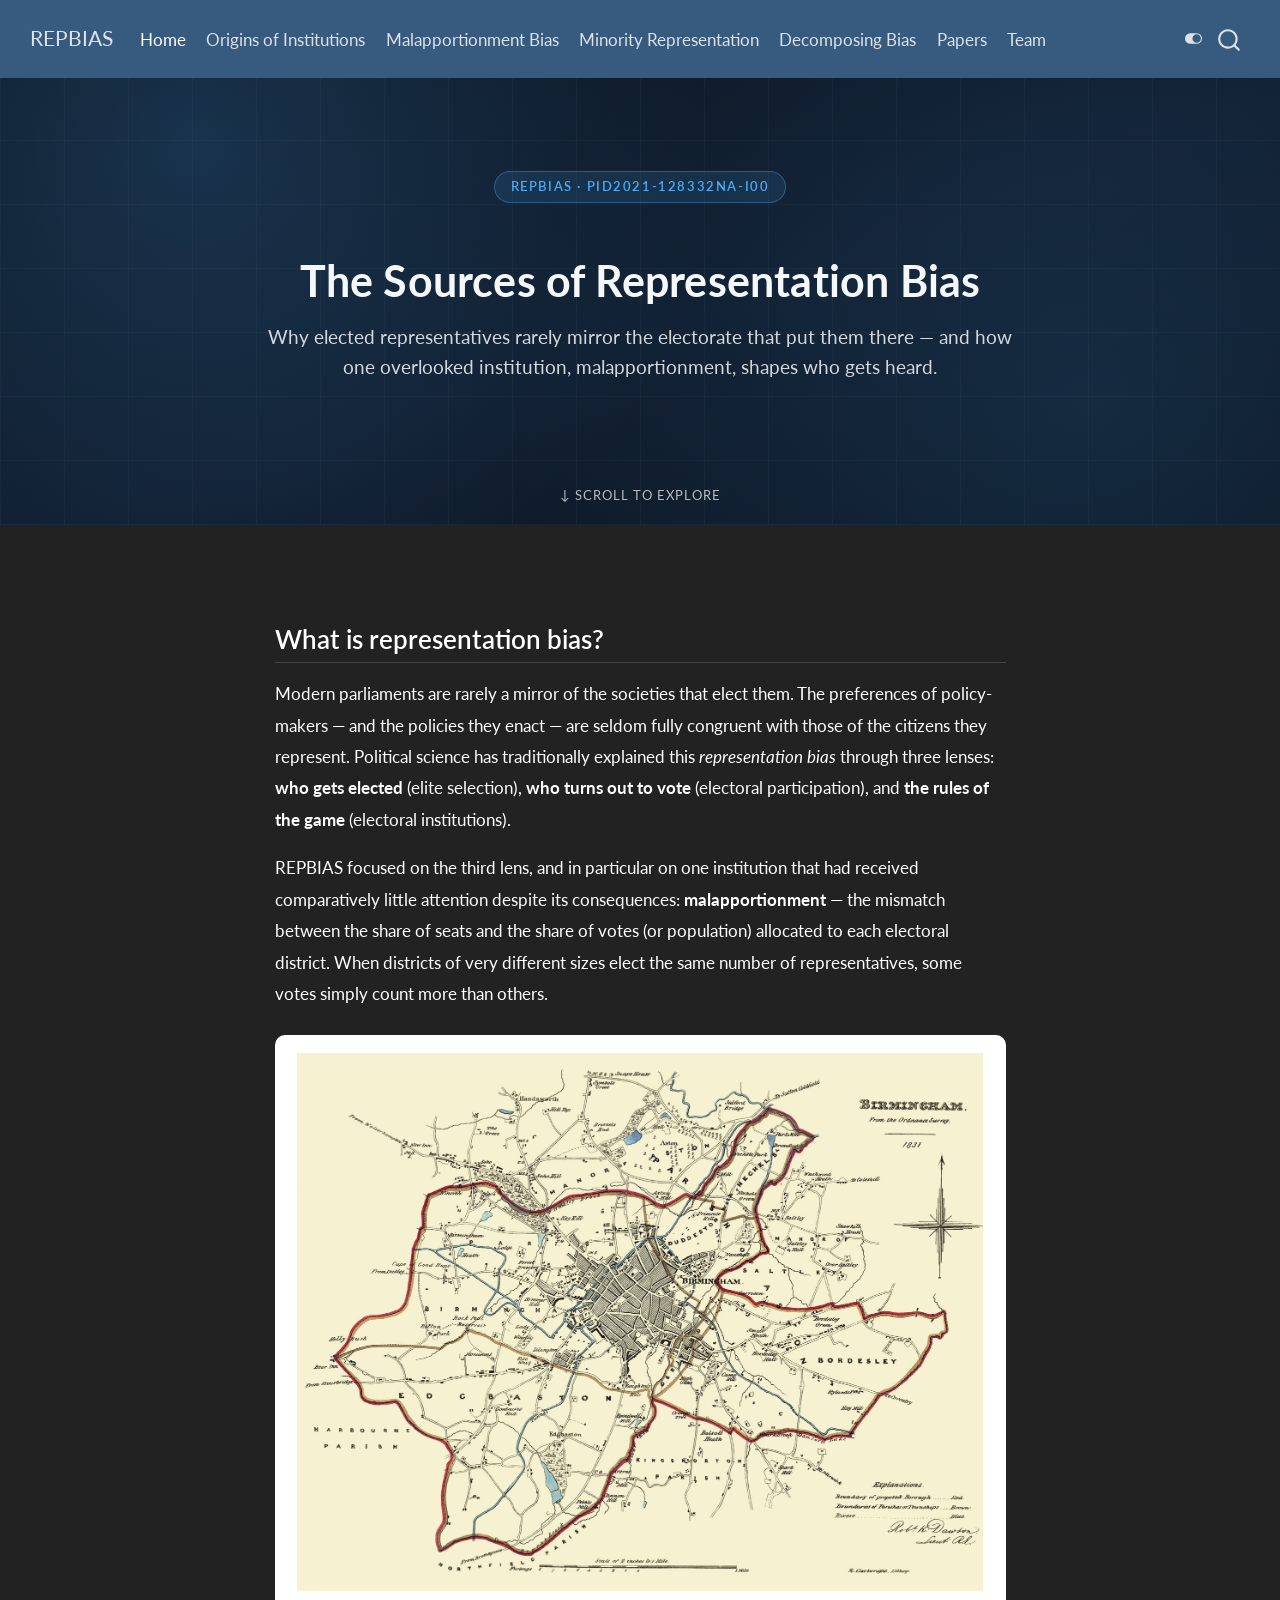
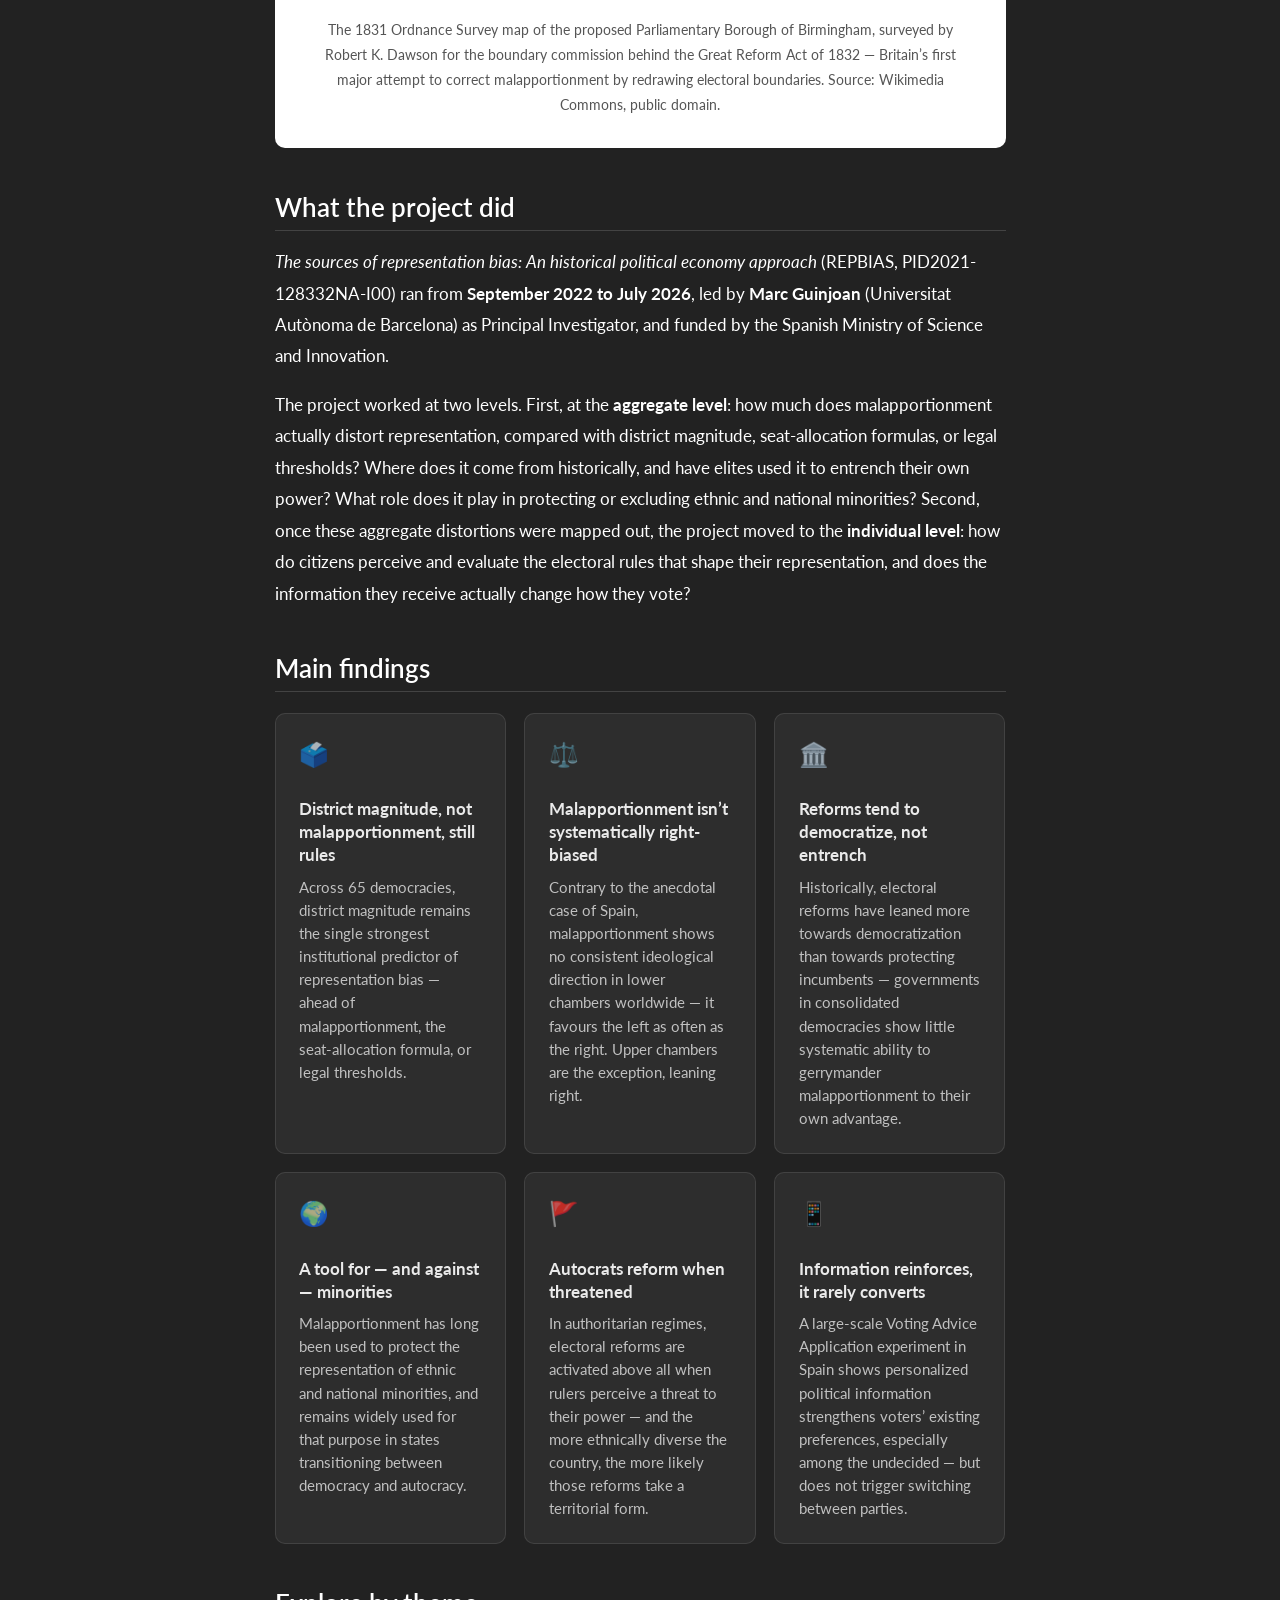
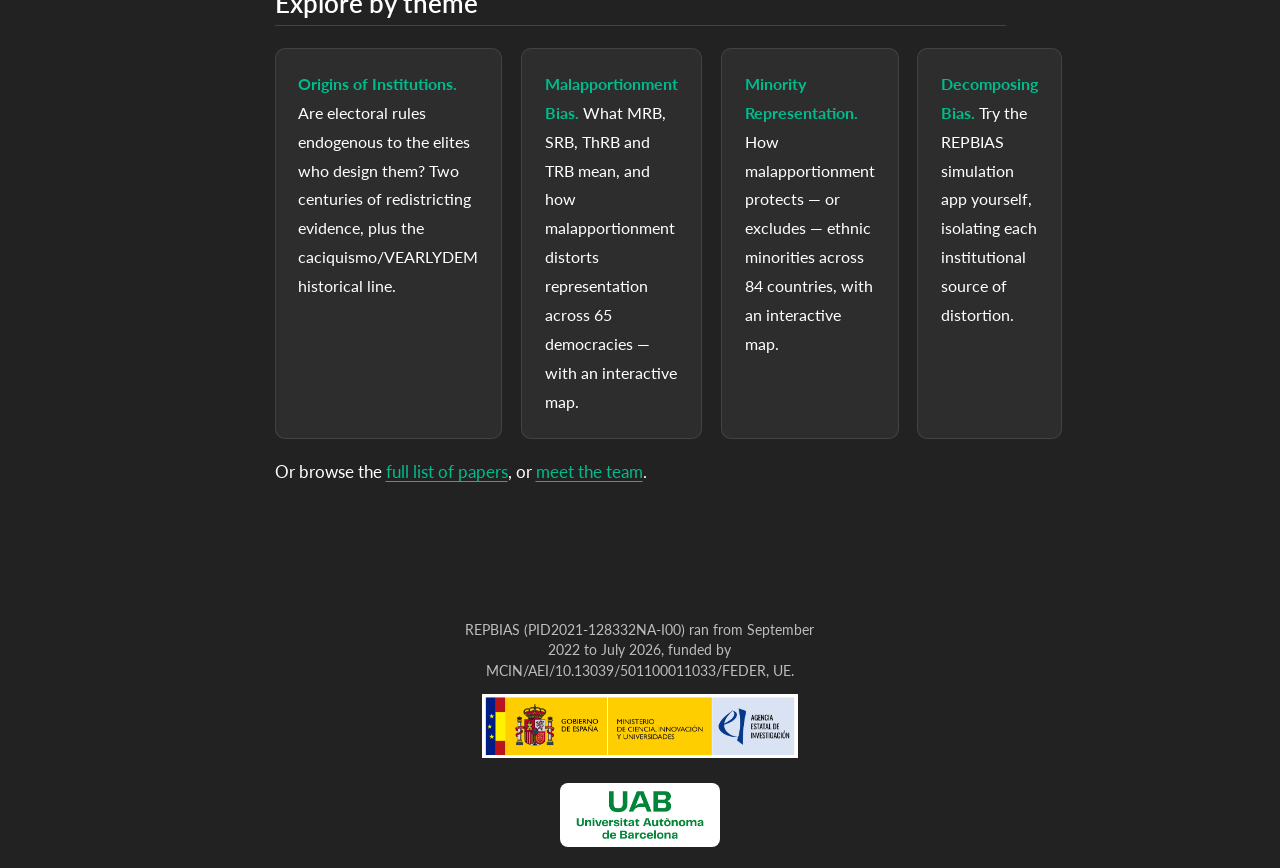
==== commit f833435b: "Add historical images with captions to each thematic page; update all project text to past tense wit" ====
--- a/docs/index.html
+++ b/docs/index.html
@@ -317,12 +317,18 @@
 <section id="what-is-representation-bias" class="level2">
 <h2 class="anchored" data-anchor-id="what-is-representation-bias">What is representation bias?</h2>
 <p>Modern parliaments are rarely a mirror of the societies that elect them. The preferences of policy-makers — and the policies they enact — are seldom fully congruent with those of the citizens they represent. Political science has traditionally explained this <em>representation bias</em> through three lenses: <strong>who gets elected</strong> (elite selection), <strong>who turns out to vote</strong> (electoral participation), and <strong>the rules of the game</strong> (electoral institutions).</p>
-<p>REPBIAS focuses on the third lens, and in particular on one institution that has received comparatively little attention despite its consequences: <strong>malapportionment</strong> — the mismatch between the share of seats and the share of votes (or population) allocated to each electoral district. When districts of very different sizes elect the same number of representatives, some votes simply count more than others.</p>
-</section>
-<section id="what-the-project-does" class="level2">
-<h2 class="anchored" data-anchor-id="what-the-project-does">What the project does</h2>
-<p><em>The sources of representation bias: An historical political economy approach</em> (REPBIAS) is led by <strong>Marc Guinjoan</strong> (Universitat Autònoma de Barcelona) as Principal Investigator, and funded by the Spanish Ministry of Science and Innovation (PID2021-128332NA-I00).</p>
-<p>The project works at two levels. First, at the <strong>aggregate level</strong>: how much does malapportionment actually distort representation, compared with district magnitude, seat-allocation formulas, or legal thresholds? Where does it come from historically, and have elites used it to entrench their own power? What role does it play in protecting or excluding ethnic and national minorities? Second, once these aggregate distortions are mapped out, the project moves to the <strong>individual level</strong>: how do citizens perceive and evaluate the electoral rules that shape their representation, and does the information they receive actually change how they vote?</p>
+<p>REPBIAS focused on the third lens, and in particular on one institution that had received comparatively little attention despite its consequences: <strong>malapportionment</strong> — the mismatch between the share of seats and the share of votes (or population) allocated to each electoral district. When districts of very different sizes elect the same number of representatives, some votes simply count more than others.</p>
+<div class="figure-card">
+<p><img src="images/home_reform_act_1832.jpg" class="img-fluid" alt="1831 Ordnance Survey map of the proposed Parliamentary Borough of Birmingham, showing the boundary later used to draw up the Great Reform Act of 1832."></p>
+<p class="figure-caption">
+The 1831 Ordnance Survey map of the proposed Parliamentary Borough of Birmingham, surveyed by Robert K. Dawson for the boundary commission behind the Great Reform Act of 1832 — Britain’s first major attempt to correct malapportionment by redrawing electoral boundaries. Source: Wikimedia Commons, public domain.
+</p>
+</div>
+</section>
+<section id="what-the-project-did" class="level2">
+<h2 class="anchored" data-anchor-id="what-the-project-did">What the project did</h2>
+<p><em>The sources of representation bias: An historical political economy approach</em> (REPBIAS, PID2021-128332NA-I00) ran from <strong>September 2022 to July 2026</strong>, led by <strong>Marc Guinjoan</strong> (Universitat Autònoma de Barcelona) as Principal Investigator, and funded by the Spanish Ministry of Science and Innovation.</p>
+<p>The project worked at two levels. First, at the <strong>aggregate level</strong>: how much does malapportionment actually distort representation, compared with district magnitude, seat-allocation formulas, or legal thresholds? Where does it come from historically, and have elites used it to entrench their own power? What role does it play in protecting or excluding ethnic and national minorities? Second, once these aggregate distortions were mapped out, the project moved to the <strong>individual level</strong>: how do citizens perceive and evaluate the electoral rules that shape their representation, and does the information they receive actually change how they vote?</p>
 </section>
 <section id="main-findings" class="level2">
 <h2 class="anchored" data-anchor-id="main-findings">Main findings</h2>
@@ -832,7 +838,7 @@
       <ul class="footer-items list-unstyled">
     <li class="nav-item">
  <div class="site-footer-logos">
-  <p class="grant-line">REPBIAS (PID2021-128332NA-I00) is funded by MCIN/AEI/10.13039/501100011033/FEDER, UE.</p>
+  <p class="grant-line">REPBIAS (PID2021-128332NA-I00) ran from September 2022 to July 2026, funded by MCIN/AEI/10.13039/501100011033/FEDER, UE.</p>
   <div class="funding-logos">
     <img src="images/logominciu.png" alt="Ministerio de Ciencia, Innovación y Universidades / Agencia Estatal de Investigación">
     <img src="images/logouab.png" class="logo-on-chip" alt="Universitat Autònoma de Barcelona">
--- a/docs/styles.css
+++ b/docs/styles.css
@@ -133,7 +133,7 @@
   margin-bottom: 0.5rem;
   display: block;
 }
-.insight-card h3 {
+.insight-card h3, .insight-card h4 {
   font-size: 1rem;
   font-weight: 700;
   margin-bottom: 0.5rem;
@@ -274,6 +274,38 @@
   line-height: 1.7;
 }
 
+/* ── Static figure card (e.g. redistricting eras timeline) ─────────────── */
+.figure-card {
+  background: #ffffff;
+  border: 1px solid var(--surface-border);
+  border-radius: 10px;
+  padding: 1rem 1.25rem 0.5rem;
+  margin: 1.5rem 0;
+}
+.figure-card img { display: block; width: 100%; height: auto; }
+.figure-card .figure-caption {
+  font-size: 0.8rem;
+  color: #555;
+  text-align: center;
+  padding: 0.6rem 0.5rem 0.2rem;
+}
+
+/* ── Distortion banner (Decomposing Bias) ───────────────────────────────── */
+.distortion-card {
+  background: #0b1622;
+  border: 1px solid var(--surface-border);
+  border-radius: 10px;
+  padding: 1rem 1.25rem 0.5rem;
+  margin: 1.5rem 0;
+}
+.distortion-card img { display: block; width: 100%; height: auto; }
+.distortion-card .figure-caption {
+  font-size: 0.8rem;
+  color: rgba(255,255,255,0.65);
+  text-align: center;
+  padding: 0.6rem 0.5rem 0.2rem;
+}
+
 /* ── Site-wide footer (logos, every page) ───────────────────────────────── */
 .site-footer-logos {
   text-align: center;
@@ -290,12 +322,12 @@
   flex-wrap: wrap;
 }
 .funding-logos img {
-  height: 40px;
+  height: 64px;
   width: auto;
   display: block;
 }
 .funding-logos img.logo-on-chip {
   background: #ffffff;
-  padding: 6px 12px;
-  border-radius: 6px;
-}
+  padding: 8px 16px;
+  border-radius: 8px;
+}
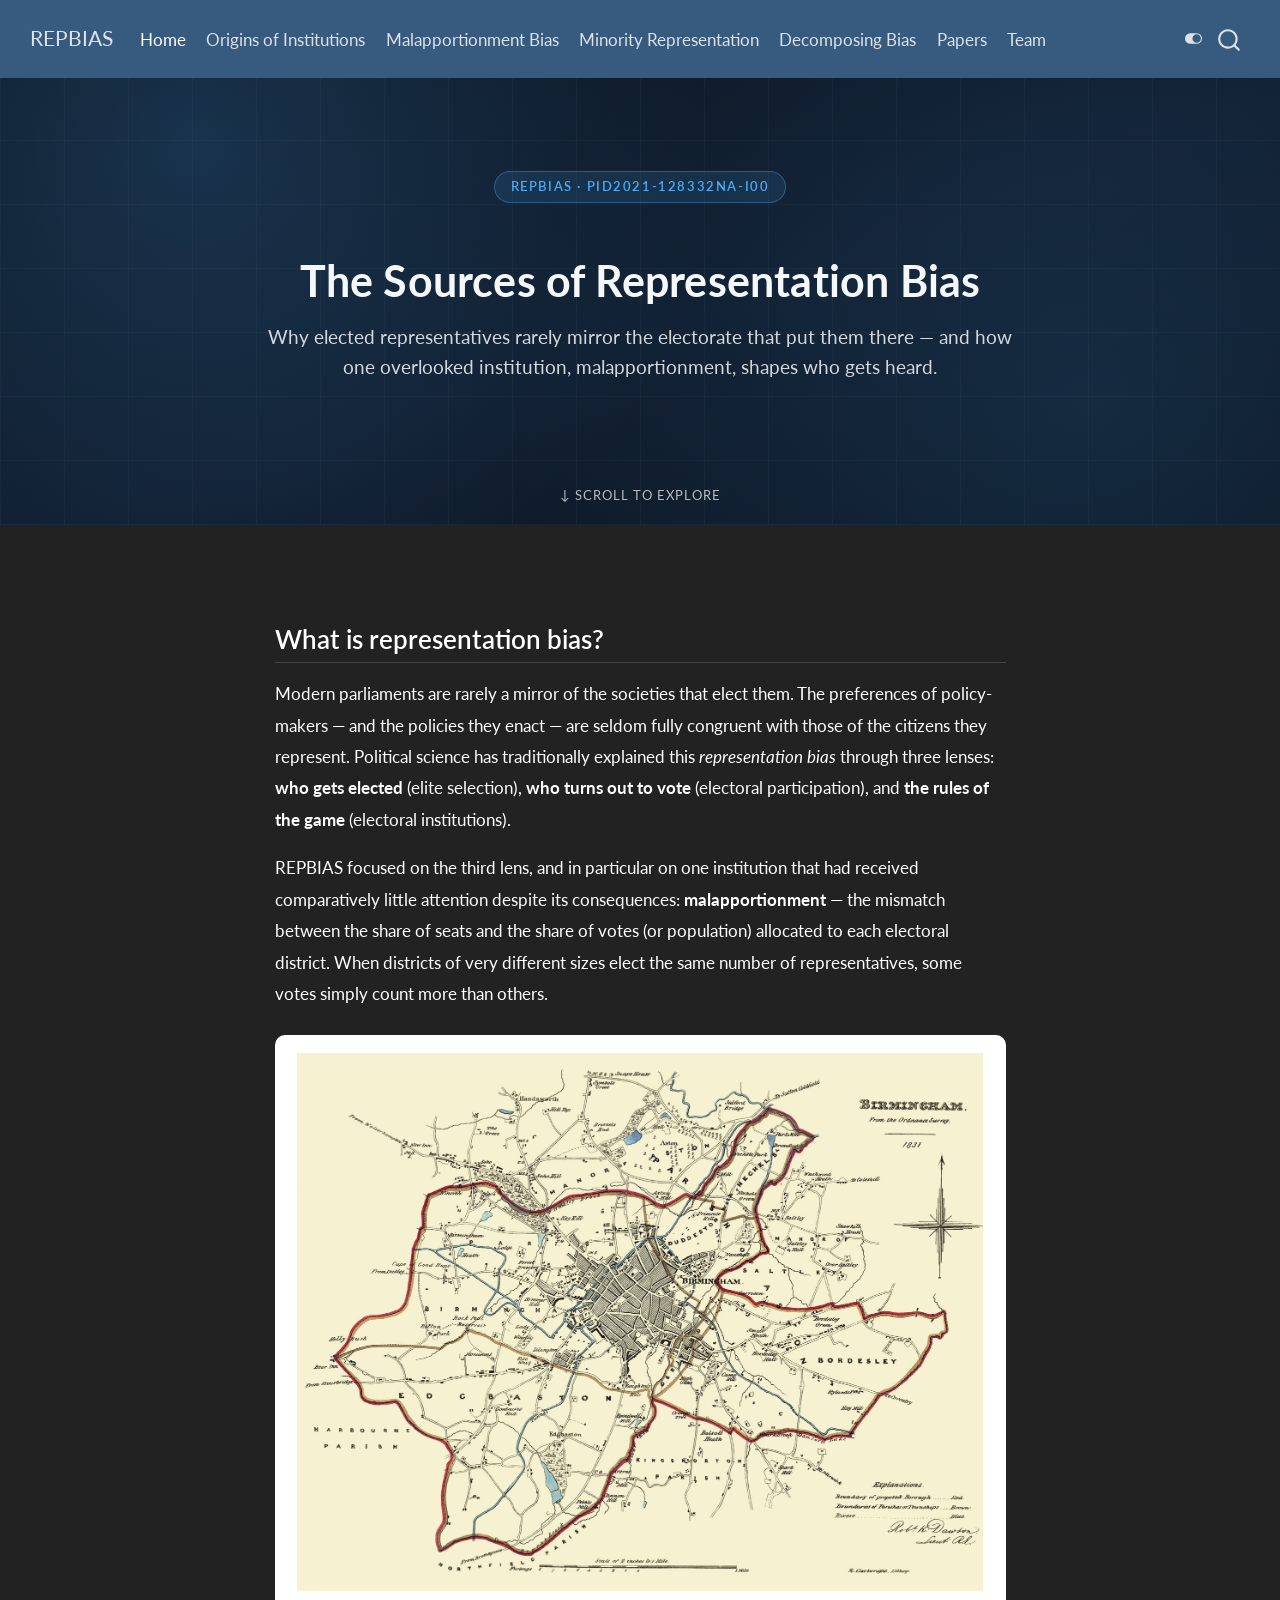
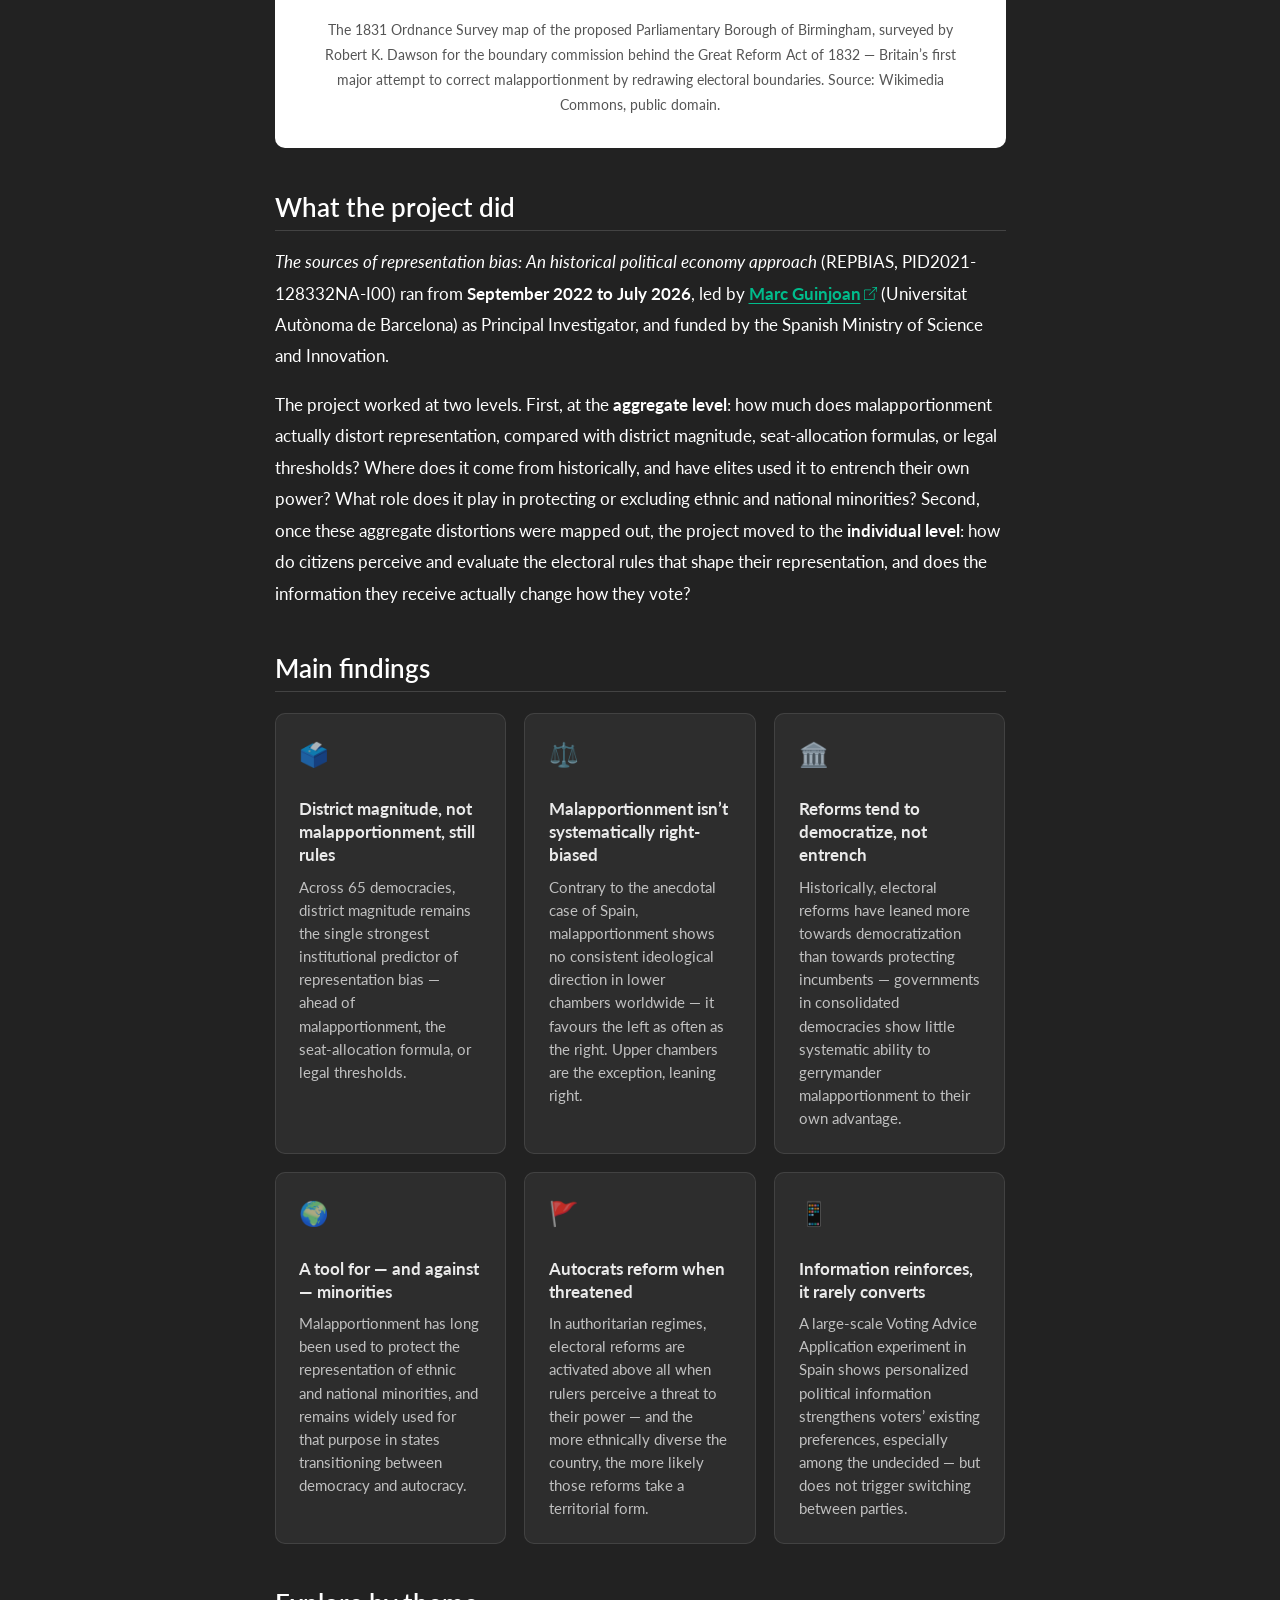
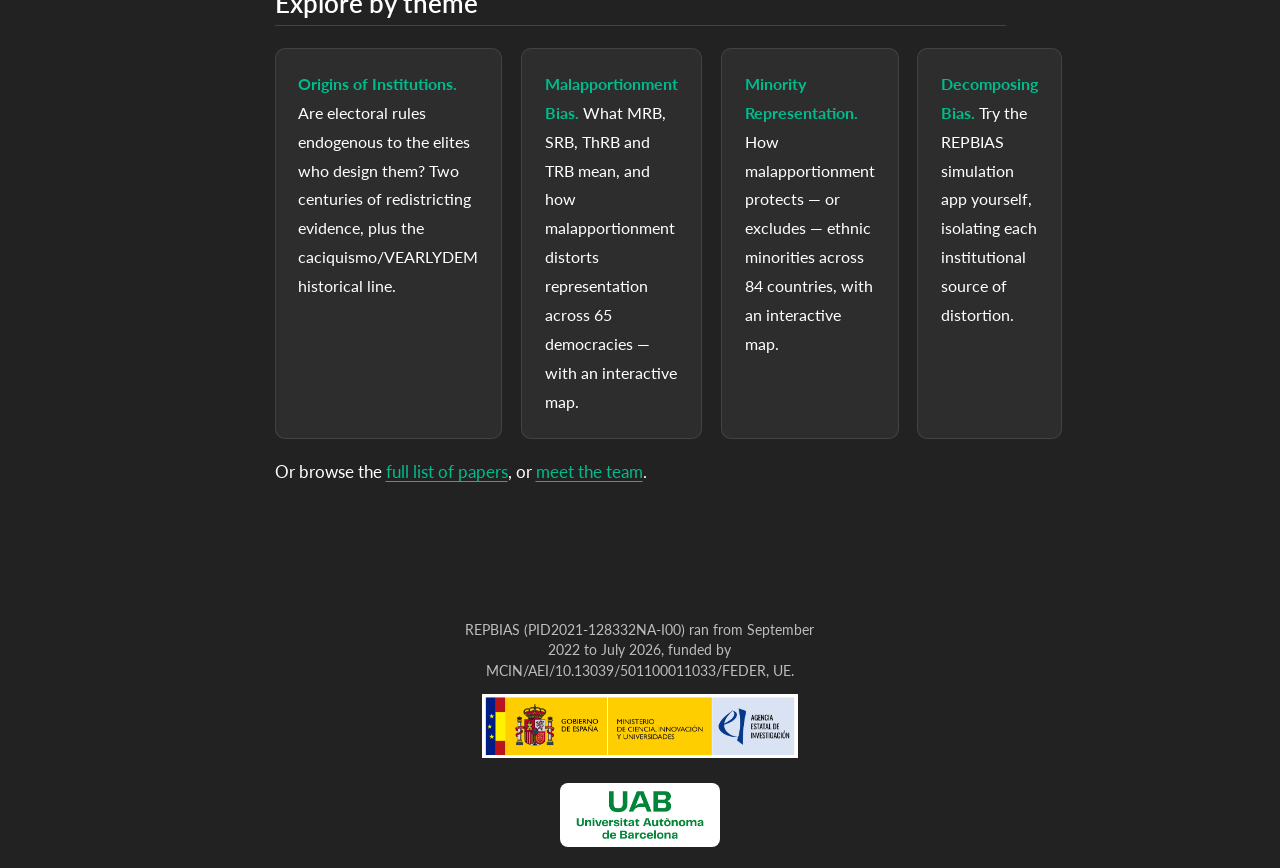
==== commit 7ef09566: "Link Marc Guinjoan's name to marcguinjoan.cat" ====
--- a/docs/index.html
+++ b/docs/index.html
@@ -327,7 +327,7 @@
 </section>
 <section id="what-the-project-did" class="level2">
 <h2 class="anchored" data-anchor-id="what-the-project-did">What the project did</h2>
-<p><em>The sources of representation bias: An historical political economy approach</em> (REPBIAS, PID2021-128332NA-I00) ran from <strong>September 2022 to July 2026</strong>, led by <strong>Marc Guinjoan</strong> (Universitat Autònoma de Barcelona) as Principal Investigator, and funded by the Spanish Ministry of Science and Innovation.</p>
+<p><em>The sources of representation bias: An historical political economy approach</em> (REPBIAS, PID2021-128332NA-I00) ran from <strong>September 2022 to July 2026</strong>, led by <a href="http://marcguinjoan.cat"><strong>Marc Guinjoan</strong></a> (Universitat Autònoma de Barcelona) as Principal Investigator, and funded by the Spanish Ministry of Science and Innovation.</p>
 <p>The project worked at two levels. First, at the <strong>aggregate level</strong>: how much does malapportionment actually distort representation, compared with district magnitude, seat-allocation formulas, or legal thresholds? Where does it come from historically, and have elites used it to entrench their own power? What role does it play in protecting or excluding ethnic and national minorities? Second, once these aggregate distortions were mapped out, the project moved to the <strong>individual level</strong>: how do citizens perceive and evaluate the electoral rules that shape their representation, and does the information they receive actually change how they vote?</p>
 </section>
 <section id="main-findings" class="level2">
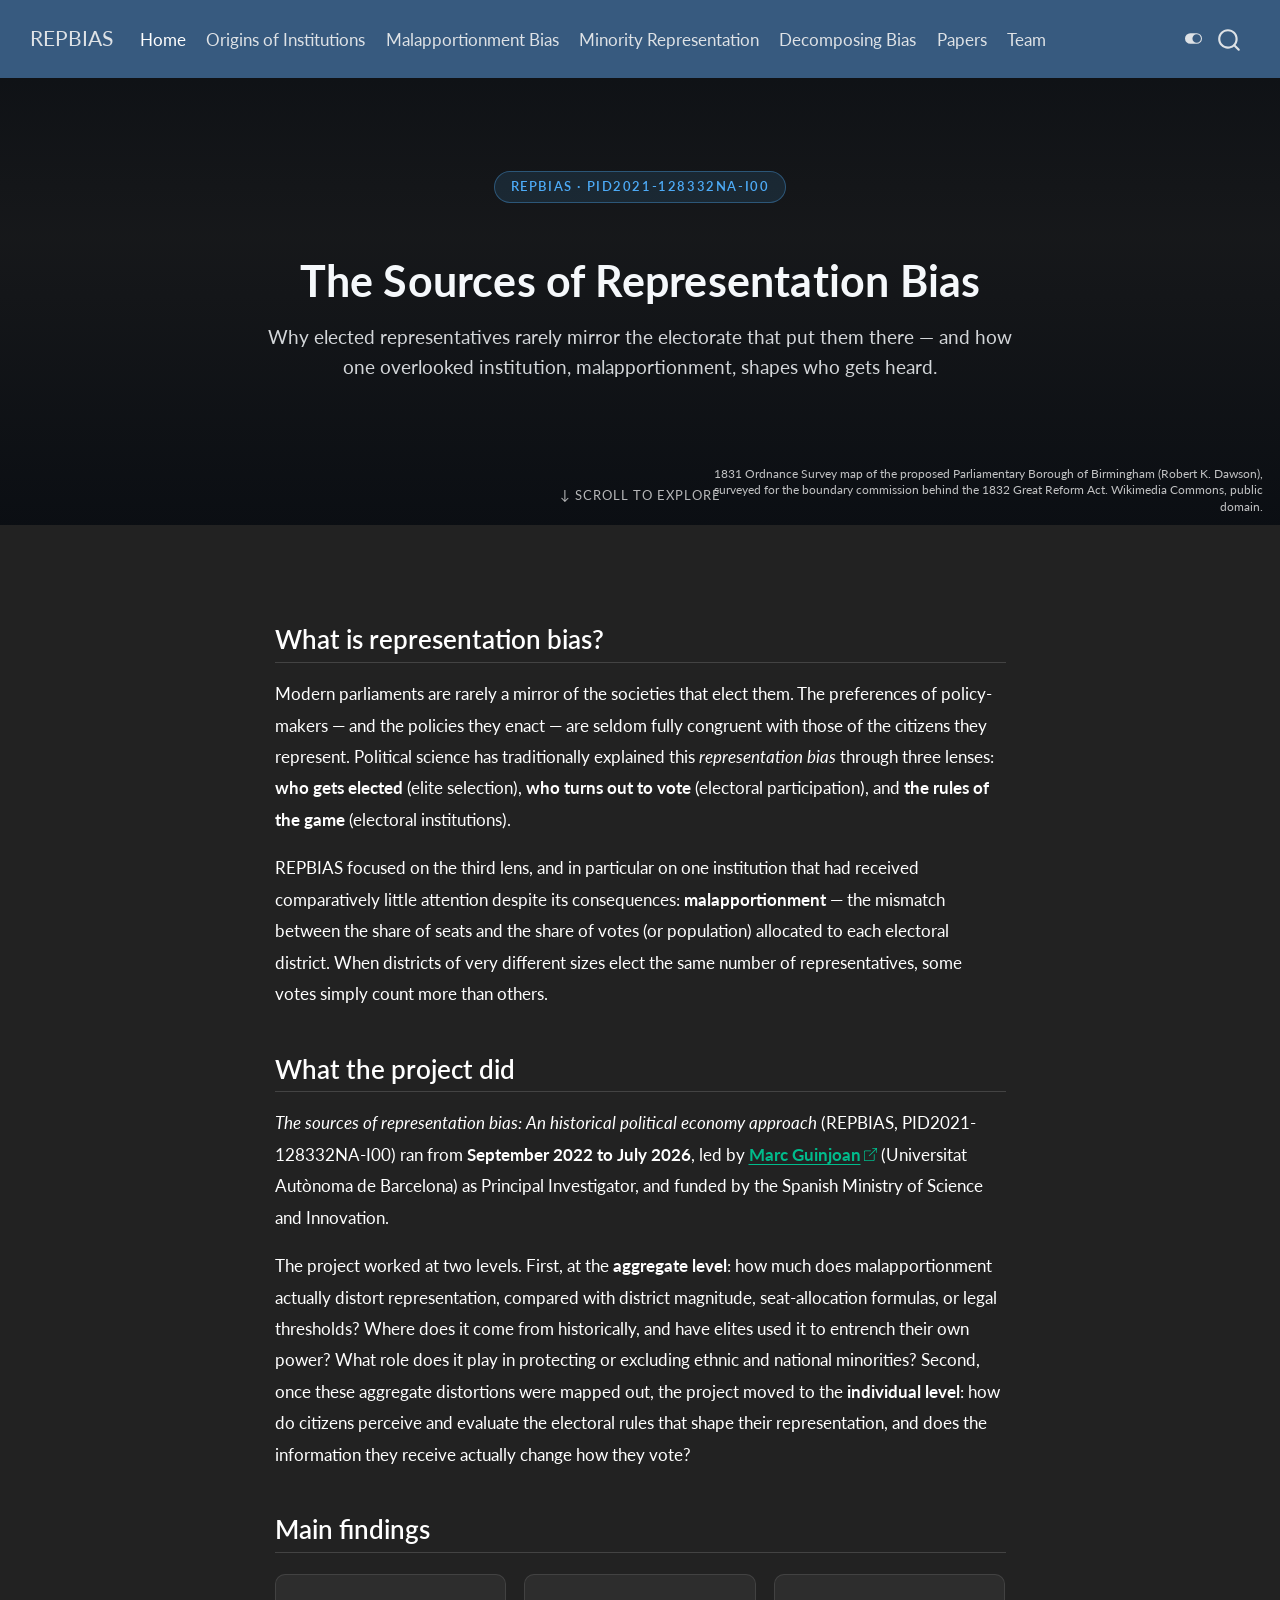
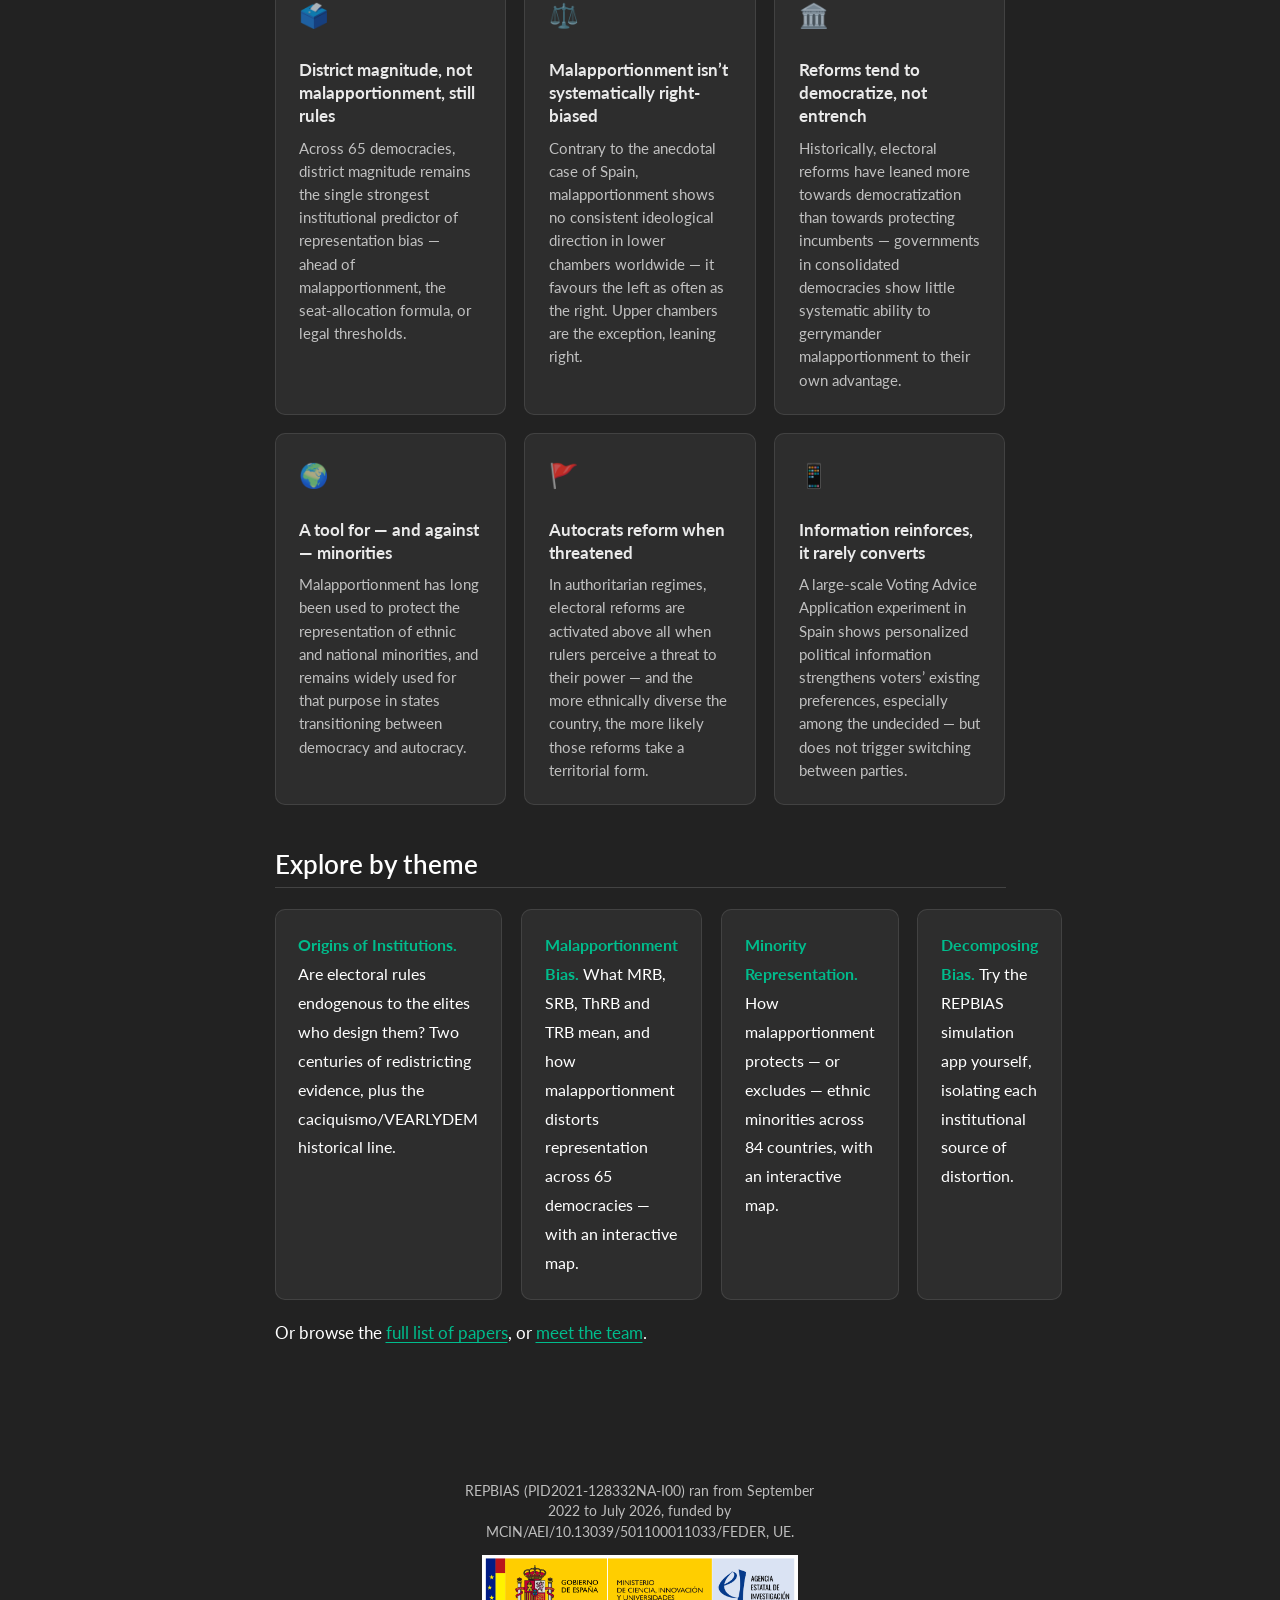
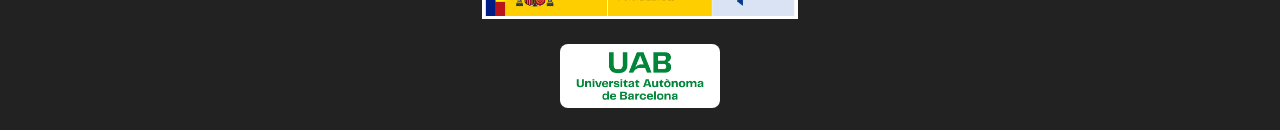
==== commit 02b9e4e4: "Turn each page's historical image into a full-bleed hero background with title overlay and small cre" ====
--- a/docs/index.html
+++ b/docs/index.html
@@ -305,12 +305,13 @@
 
 
 
-<div class="hero-section">
+<div class="hero-section photo-hero" style="background-image:url('images/home_reform_act_1832.jpg');">
   <div class="hero-text">
     <span class="hero-eyebrow">REPBIAS · PID2021-128332NA-I00</span>
     <h1>The Sources of Representation Bias</h1>
     <p>Why elected representatives rarely mirror the electorate that put them there — and how one overlooked institution, malapportionment, shapes who gets heard.</p>
   </div>
+  <div class="hero-credit">1831 Ordnance Survey map of the proposed Parliamentary Borough of Birmingham (Robert K. Dawson), surveyed for the boundary commission behind the 1832 Great Reform Act. Wikimedia Commons, public domain.</div>
   <div class="scroll-hint">↓ scroll to explore</div>
 </div>
 <div class="project-body">
@@ -318,12 +319,6 @@
 <h2 class="anchored" data-anchor-id="what-is-representation-bias">What is representation bias?</h2>
 <p>Modern parliaments are rarely a mirror of the societies that elect them. The preferences of policy-makers — and the policies they enact — are seldom fully congruent with those of the citizens they represent. Political science has traditionally explained this <em>representation bias</em> through three lenses: <strong>who gets elected</strong> (elite selection), <strong>who turns out to vote</strong> (electoral participation), and <strong>the rules of the game</strong> (electoral institutions).</p>
 <p>REPBIAS focused on the third lens, and in particular on one institution that had received comparatively little attention despite its consequences: <strong>malapportionment</strong> — the mismatch between the share of seats and the share of votes (or population) allocated to each electoral district. When districts of very different sizes elect the same number of representatives, some votes simply count more than others.</p>
-<div class="figure-card">
-<p><img src="images/home_reform_act_1832.jpg" class="img-fluid" alt="1831 Ordnance Survey map of the proposed Parliamentary Borough of Birmingham, showing the boundary later used to draw up the Great Reform Act of 1832."></p>
-<p class="figure-caption">
-The 1831 Ordnance Survey map of the proposed Parliamentary Borough of Birmingham, surveyed by Robert K. Dawson for the boundary commission behind the Great Reform Act of 1832 — Britain’s first major attempt to correct malapportionment by redrawing electoral boundaries. Source: Wikimedia Commons, public domain.
-</p>
-</div>
 </section>
 <section id="what-the-project-did" class="level2">
 <h2 class="anchored" data-anchor-id="what-the-project-did">What the project did</h2>
--- a/docs/styles.css
+++ b/docs/styles.css
@@ -96,6 +96,38 @@
   text-transform: uppercase;
 }
 
+/* ── Hero with a photo background (all thematic pages) ──────────────────── */
+.hero-section.photo-hero {
+  background-size: cover;
+  background-position: center;
+  background-repeat: no-repeat;
+}
+.hero-section.photo-hero::before {
+  content: "";
+  position: absolute;
+  inset: 0;
+  background:
+    linear-gradient(180deg, rgba(6,10,16,0.72) 0%, rgba(6,10,16,0.42) 40%, rgba(6,10,16,0.82) 100%);
+}
+body.quarto-light .hero-section.photo-hero::before {
+  background:
+    linear-gradient(180deg, rgba(6,10,16,0.78) 0%, rgba(6,10,16,0.5) 40%, rgba(6,10,16,0.85) 100%);
+}
+.hero-section.photo-hero .hero-text { color: #f5f8fb; }
+.hero-credit {
+  position: absolute;
+  right: 1rem;
+  bottom: 0.6rem;
+  max-width: 46%;
+  font-size: 0.68rem;
+  line-height: 1.4;
+  color: rgba(255,255,255,0.75);
+  text-align: right;
+}
+@media (max-width: 640px) {
+  .hero-credit { max-width: 92%; left: 1rem; right: 1rem; text-align: left; bottom: 0.4rem; }
+}
+
 /* ── Body / prose container ─────────────────────────────────────────────── */
 .project-body {
   max-width: 900px;
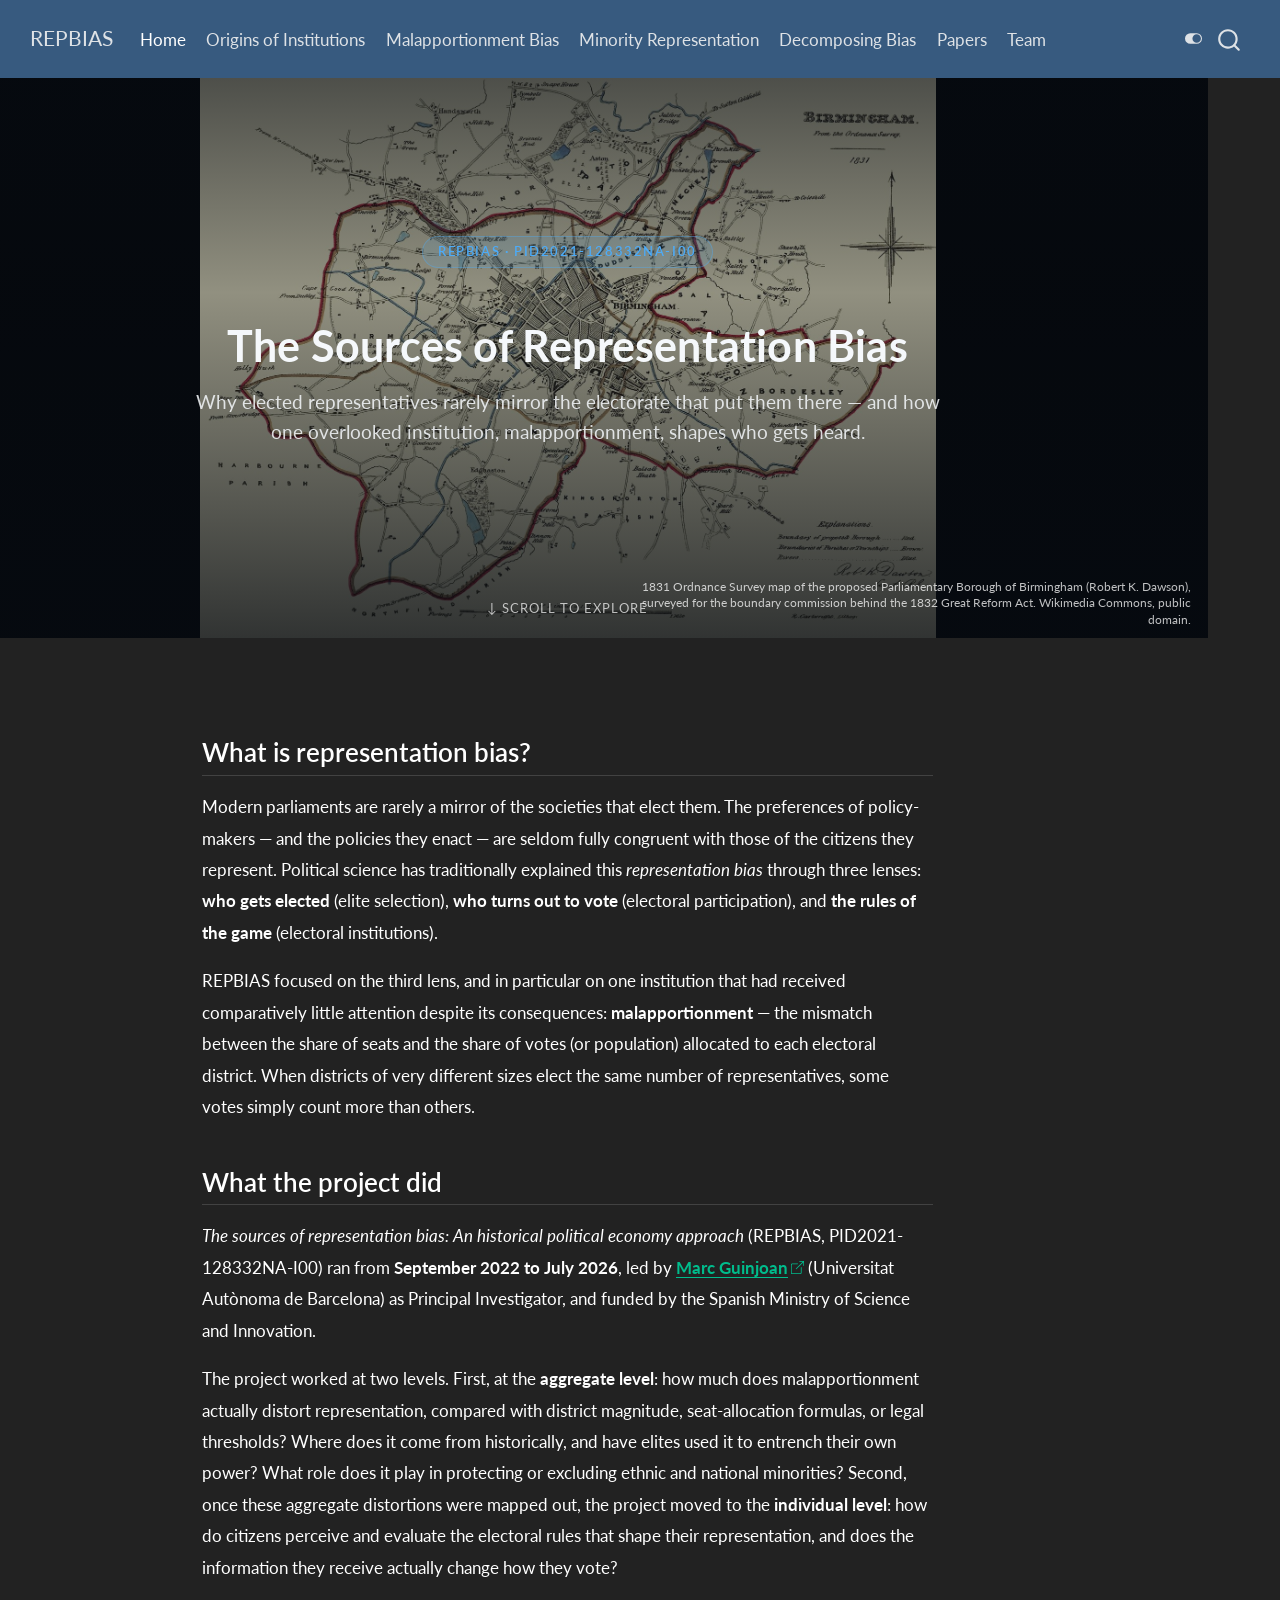
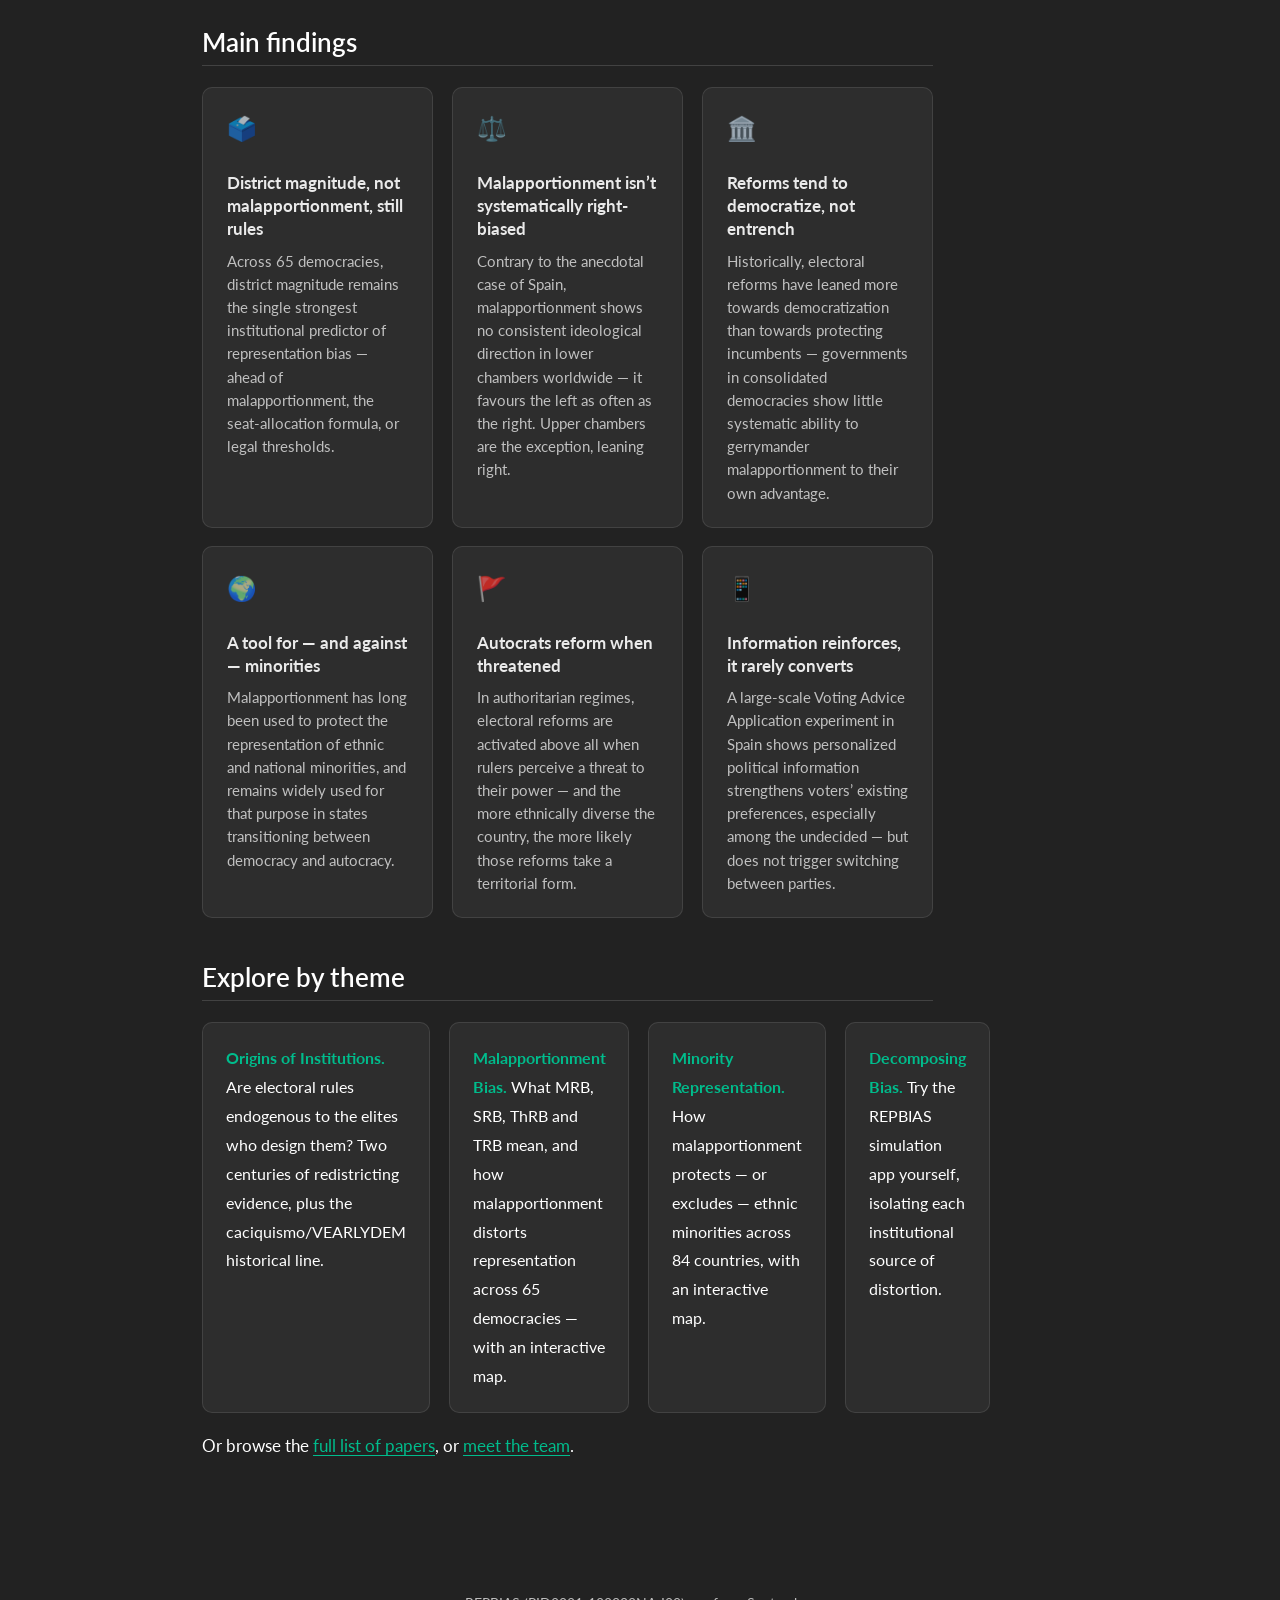
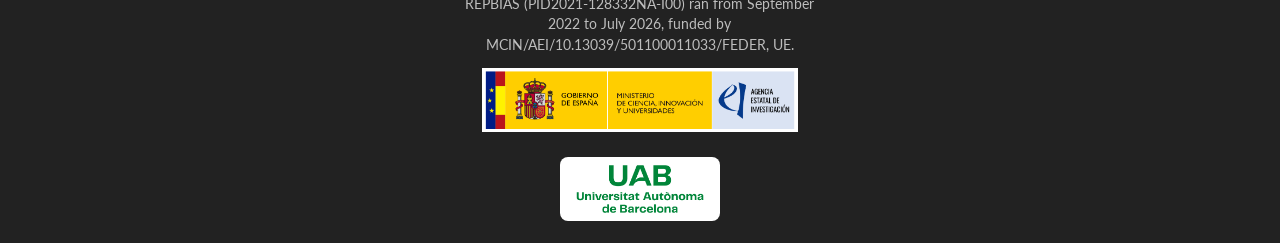
==== commit bd2311b2: "Restore visible page titles (scope title-hiding CSS to hero pages only, fixing Team/Papers); add bac" ====
--- a/docs/index.html
+++ b/docs/index.html
@@ -80,7 +80,7 @@
 <link rel="stylesheet" href="styles.css">
 </head>
 
-<body class="nav-fixed fullcontent quarto-dark"><script id="quarto-html-before-body" type="application/javascript">
+<body class="nav-fixed quarto-dark"><script id="quarto-html-before-body" type="application/javascript">
     const toggleBodyColorMode = (bsSheetEl) => {
       const mode = bsSheetEl.getAttribute("data-mode");
       const bodyEl = window.document.querySelector("body");
@@ -297,7 +297,9 @@
 <div id="quarto-content" class="quarto-container page-columns page-rows-contents page-layout-article page-navbar">
 <!-- sidebar -->
 <!-- margin-sidebar -->
-    
+    <div id="quarto-margin-sidebar" class="sidebar margin-sidebar zindex-bottom">
+        
+    </div>
 <!-- main -->
 <main class="content" id="quarto-document-content"><header id="title-block-header" class="quarto-title-block"></header>
 
--- a/docs/styles.css
+++ b/docs/styles.css
@@ -33,14 +33,15 @@
     repeating-linear-gradient(90deg, rgba(255,255,255,0.035) 0, rgba(255,255,255,0.035) 1px, transparent 1px, transparent 64px),
     repeating-linear-gradient(0deg, rgba(255,255,255,0.035) 0, rgba(255,255,255,0.035) 1px, transparent 1px, transparent 64px),
     linear-gradient(160deg, #0b1622 0%, #101d2e 55%, #0b1622 100%);
-  min-height: min(58vh, 480px);
+  min-height: min(64vh, 580px);
   display: flex;
   align-items: center;
   justify-content: center;
   position: relative;
   margin-top: -64px;
-  width: 100vw;
-  margin-left: calc(-50vw + 50%);
+  width: auto;
+  margin-left: calc(50% - 50vw);
+  margin-right: calc(50% - 50vw);
 }
 
 body.quarto-light .hero-section {
@@ -98,7 +99,8 @@
 
 /* ── Hero with a photo background (all thematic pages) ──────────────────── */
 .hero-section.photo-hero {
-  background-size: cover;
+  background-color: #05080c;
+  background-size: contain;
   background-position: center;
   background-repeat: no-repeat;
 }
@@ -142,7 +144,6 @@
   border-bottom: 1px solid var(--surface-divider);
   padding-bottom: 0.4rem;
 }
-.quarto-title-block { display: none; }
 
 /* ── Insight boxes (Home: key findings) ─────────────────────────────────── */
 .insight-grid {
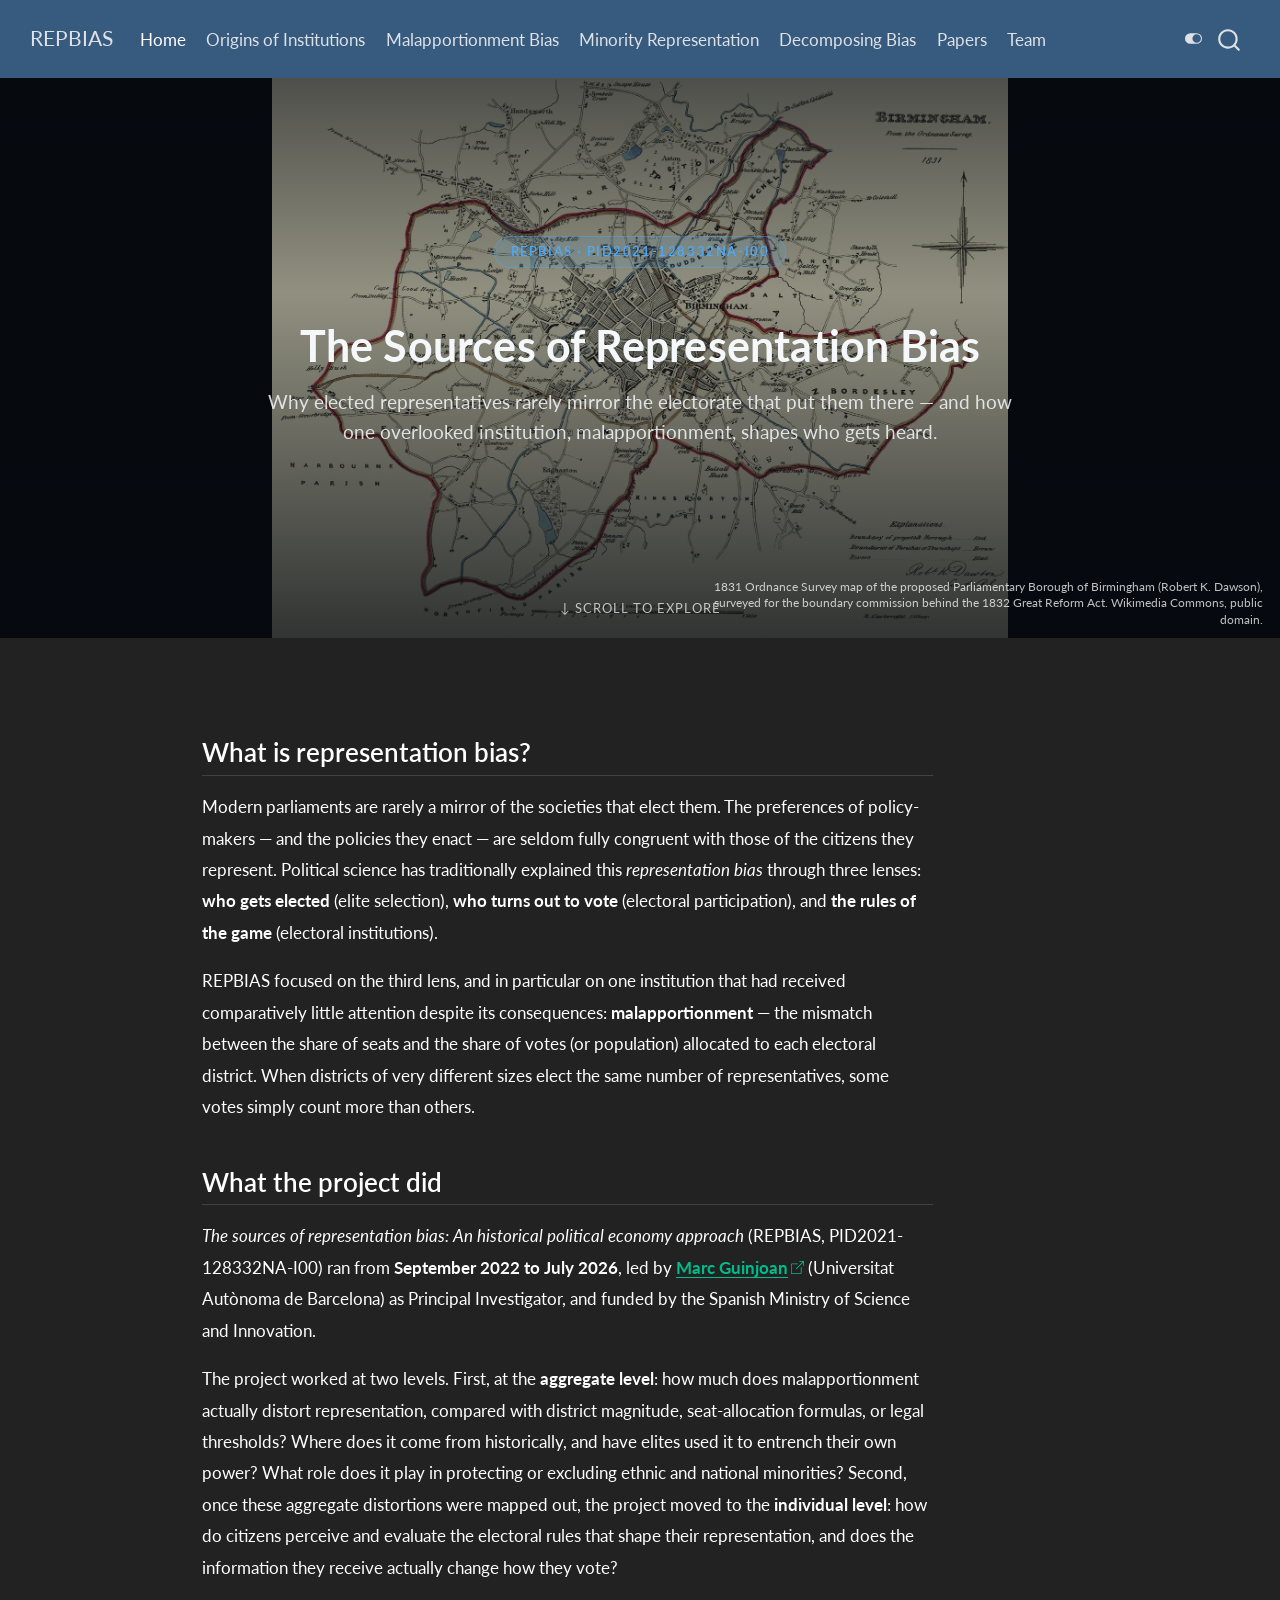
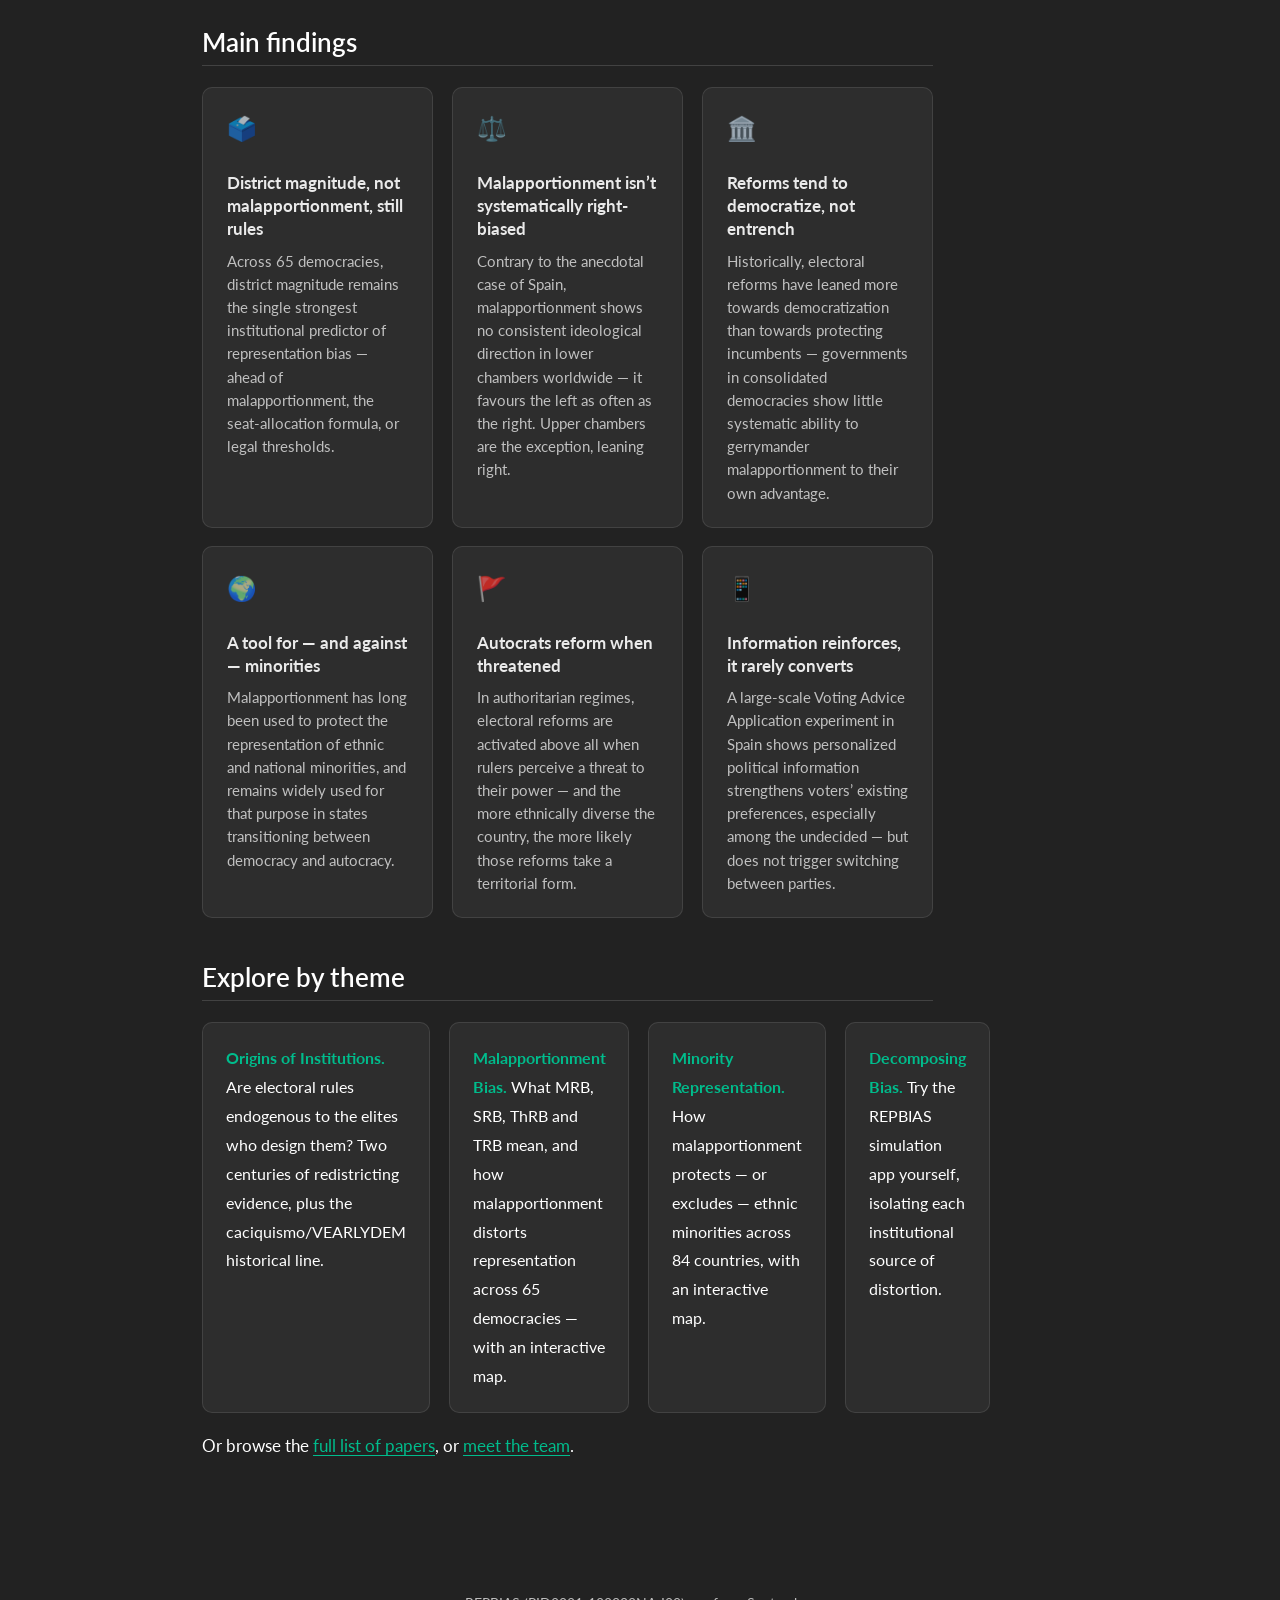
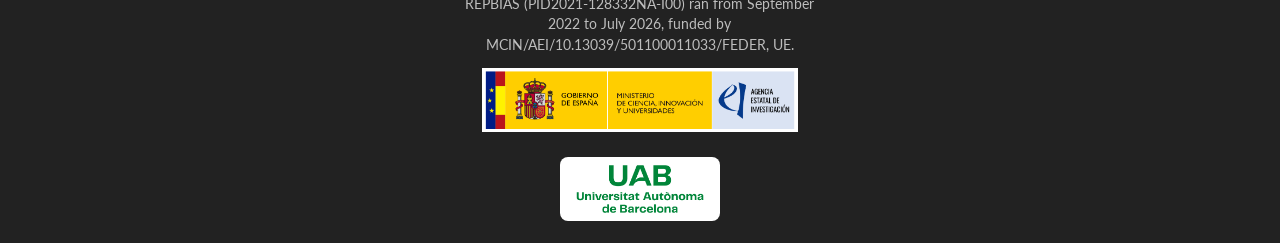
==== commit a936655c: "Fix hero right-edge gap, Old Sarum zoom, and SVG tiling - Full-bleed breakout previously relied on C" ====
--- a/docs/index.html
+++ b/docs/index.html
@@ -405,6 +405,23 @@
 
 
 </main> <!-- /main -->
+<script>
+(function () {
+  function fitHeroes() {
+    document.querySelectorAll(".hero-section").forEach(function (hero) {
+      hero.style.width = "";
+      hero.style.marginLeft = "0px";
+      hero.style.marginRight = "0px";
+      var rect = hero.getBoundingClientRect();
+      var vw = document.documentElement.clientWidth;
+      hero.style.marginLeft = (-rect.left) + "px";
+      hero.style.width = vw + "px";
+    });
+  }
+  window.addEventListener("load", fitHeroes);
+  window.addEventListener("resize", fitHeroes);
+})();
+</script>
 <script id="quarto-html-after-body" type="application/javascript">
   window.document.addEventListener("DOMContentLoaded", function (event) {
     // Ensure there is a toggle, if there isn't float one in the top right
--- a/docs/styles.css
+++ b/docs/styles.css
@@ -116,6 +116,13 @@
     linear-gradient(180deg, rgba(6,10,16,0.78) 0%, rgba(6,10,16,0.5) 40%, rgba(6,10,16,0.85) 100%);
 }
 .hero-section.photo-hero .hero-text { color: #f5f8fb; }
+
+/* Zoom out further than "contain" for paintings that still feel too tight */
+.hero-section.photo-hero.hero-zoomed-out { background-size: 55%; }
+
+/* Abstract/decorative graphics (not a photo with a subject to preserve) can
+   stretch to fill the banner instead of letterboxing */
+.hero-section.photo-hero.hero-stretch { background-size: cover; }
 .hero-credit {
   position: absolute;
   right: 1rem;
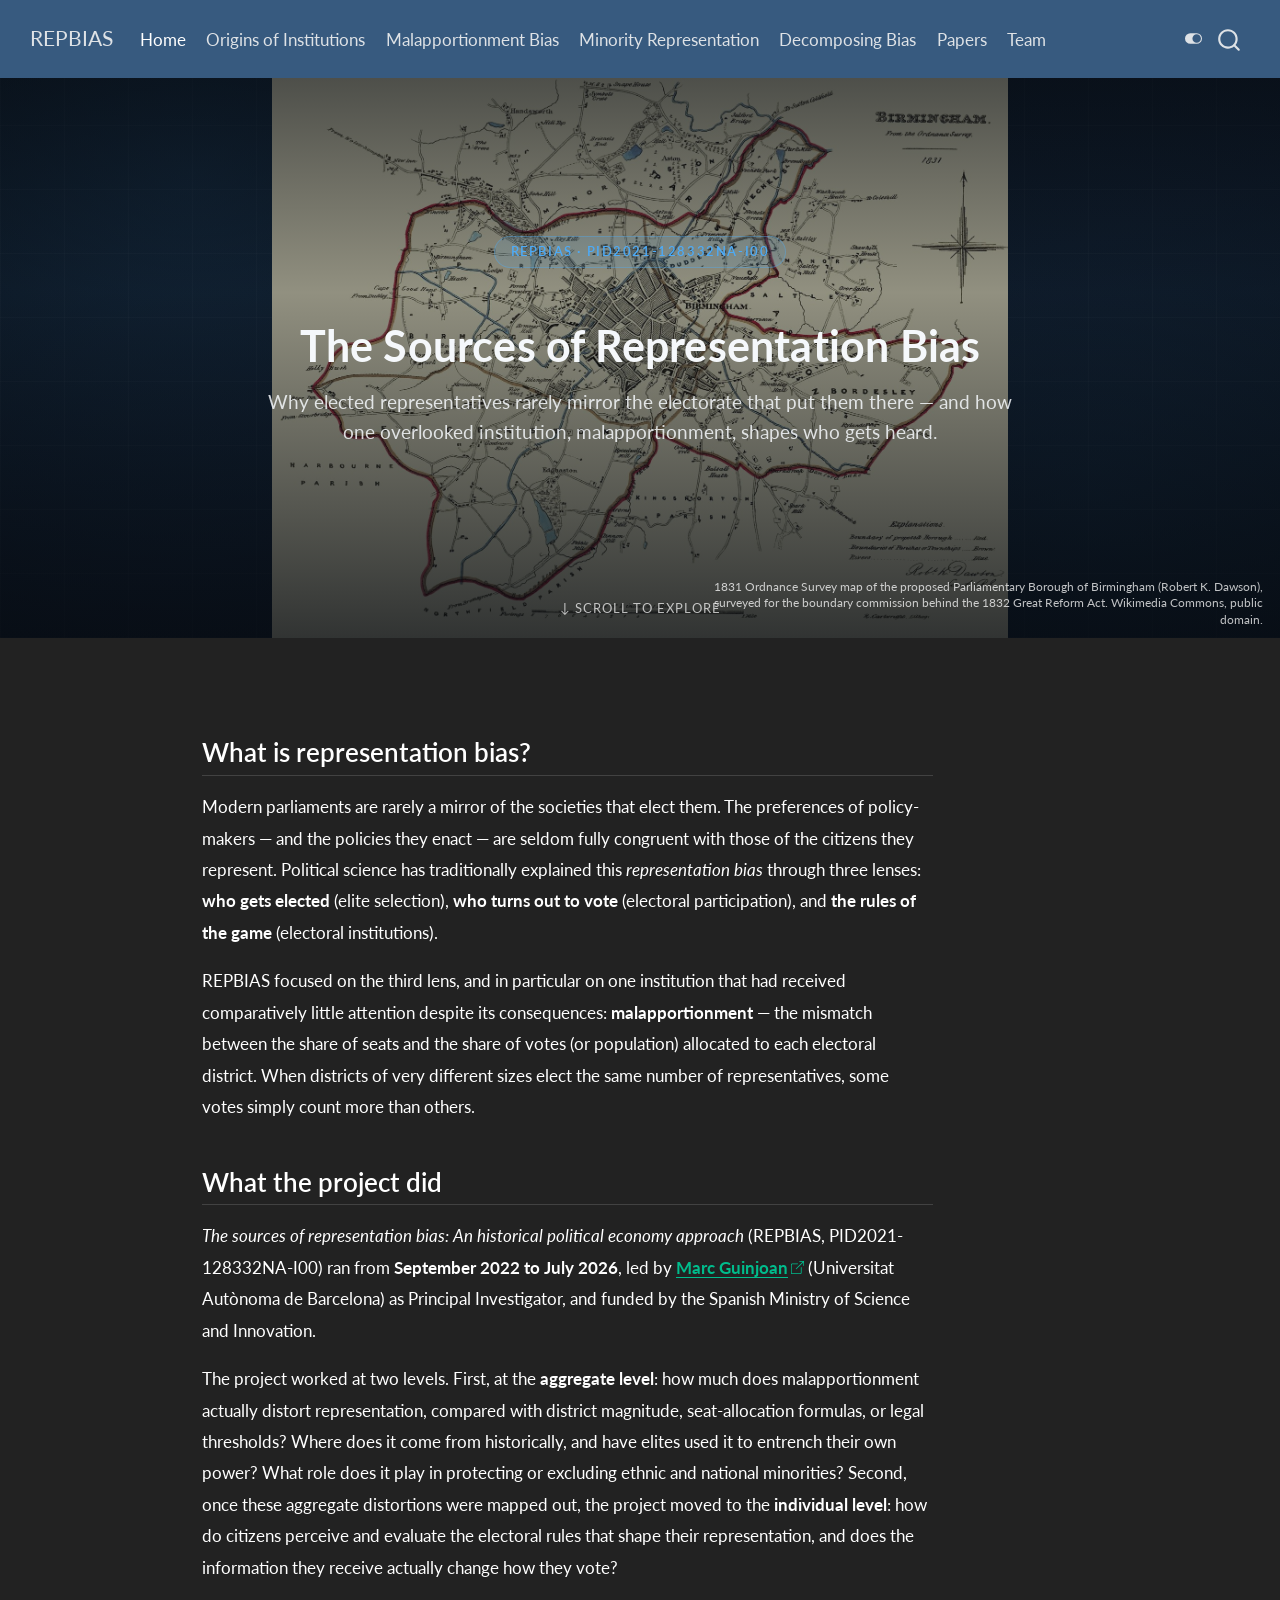
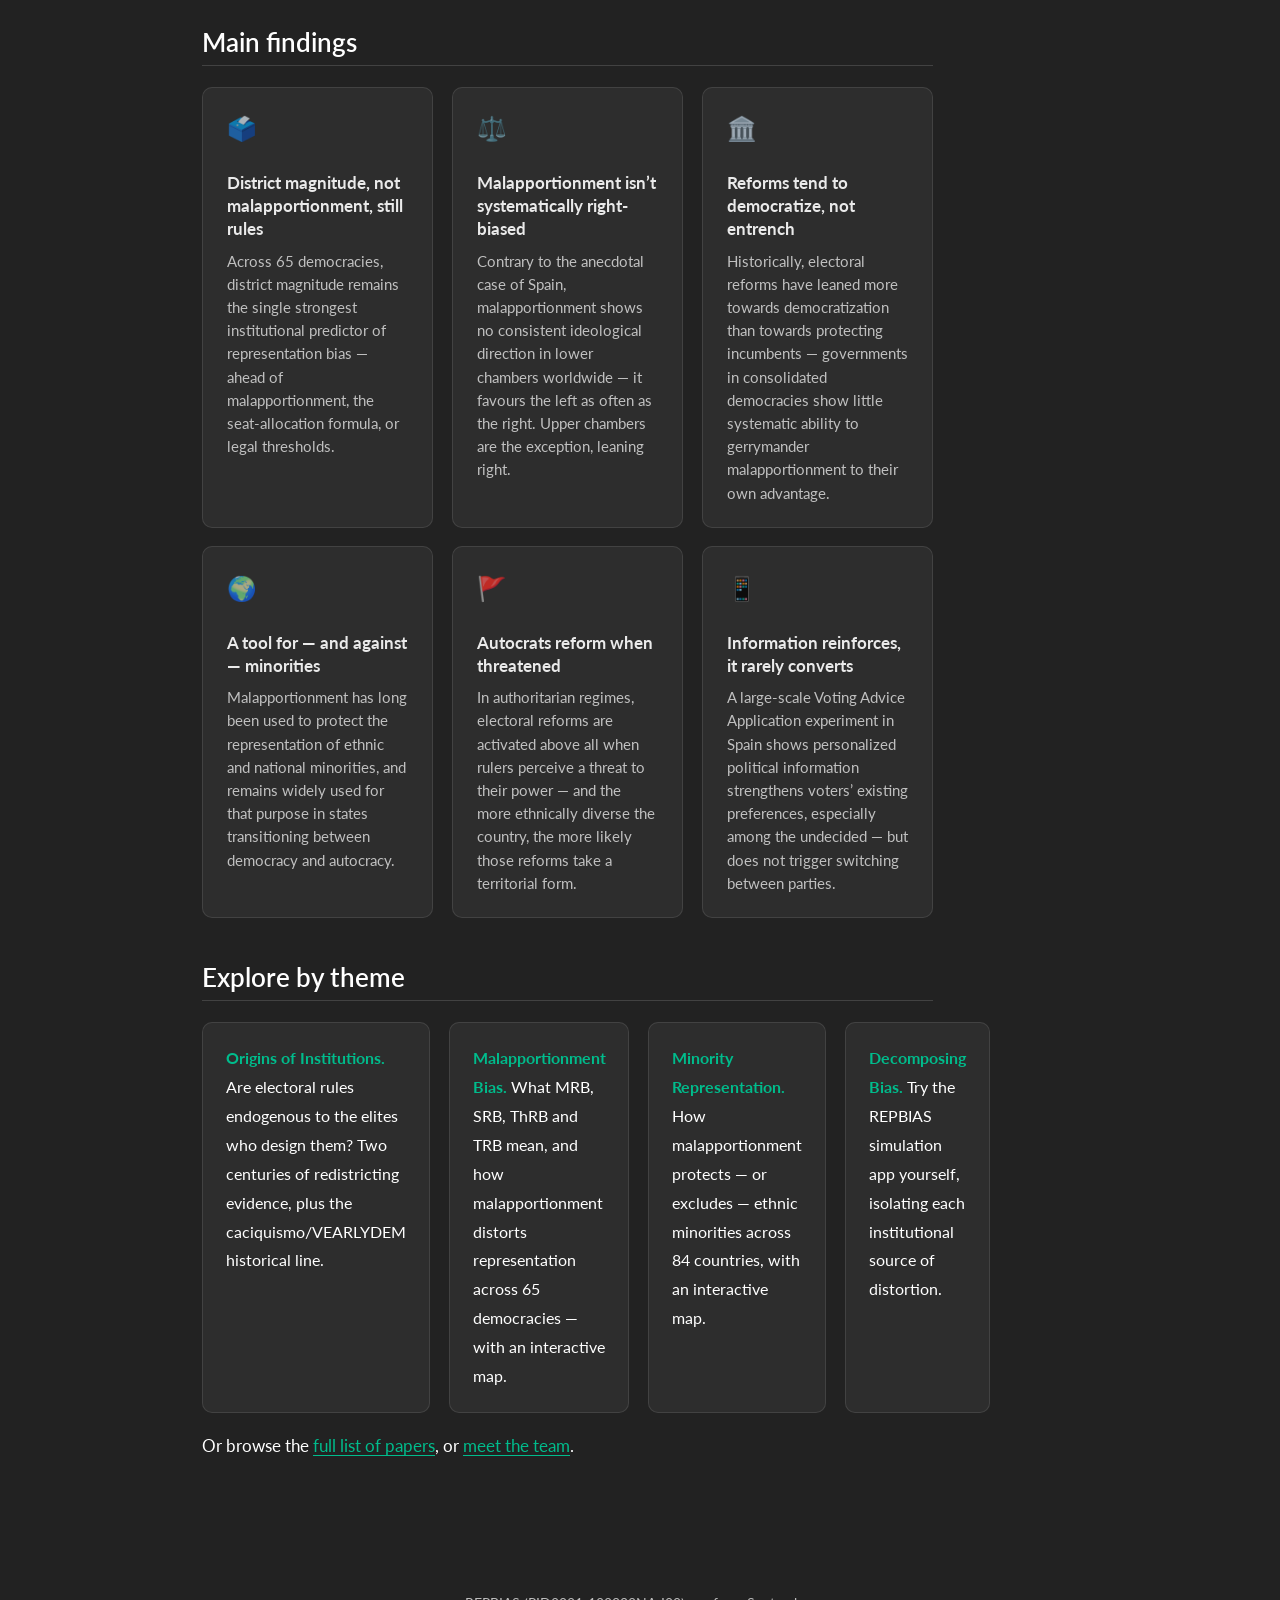
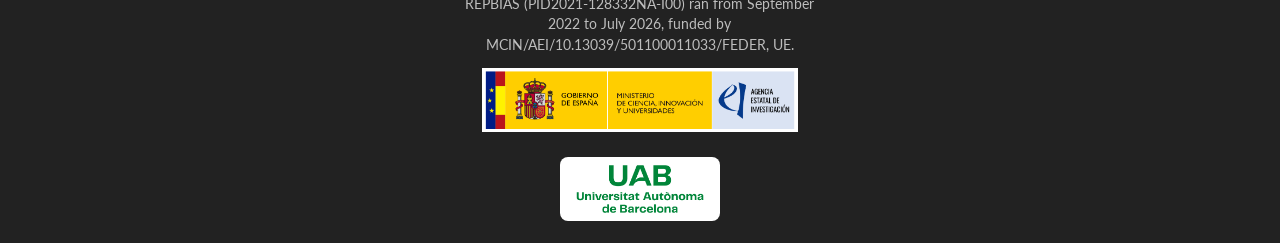
==== commit 0a5ecec9: "Render hero images as real <img> elements to fix repeat/tiling artifact The CSS background-size:cont" ====
--- a/docs/index.html
+++ b/docs/index.html
@@ -307,7 +307,8 @@
 
 
 
-<div class="hero-section photo-hero" style="background-image:url('images/home_reform_act_1832.jpg');">
+<div class="hero-section photo-hero">
+  <img class="hero-bg-img" src="images/home_reform_act_1832.jpg" alt="" loading="eager">
   <div class="hero-text">
     <span class="hero-eyebrow">REPBIAS · PID2021-128332NA-I00</span>
     <h1>The Sources of Representation Bias</h1>
@@ -418,8 +419,18 @@
       hero.style.width = vw + "px";
     });
   }
-  window.addEventListener("load", fitHeroes);
-  window.addEventListener("resize", fitHeroes);
+  window.addEventListener("load", function () {
+    fitHeroes();
+    // catch late reflows (web fonts, iframes) that can shift layout
+    // slightly after the load event fires
+    setTimeout(fitHeroes, 300);
+    setTimeout(fitHeroes, 1200);
+  });
+  var resizeTimer;
+  window.addEventListener("resize", function () {
+    clearTimeout(resizeTimer);
+    resizeTimer = setTimeout(fitHeroes, 150);
+  });
 })();
 </script>
 <script id="quarto-html-after-body" type="application/javascript">
--- a/docs/styles.css
+++ b/docs/styles.css
@@ -95,19 +95,31 @@
   font-size: 0.78rem;
   letter-spacing: 1px;
   text-transform: uppercase;
+  z-index: 2;
 }
 
 /* ── Hero with a photo background (all thematic pages) ──────────────────── */
+/* Rendered as a real <img> (not a CSS background-image), since
+   background-size:contain/cover on some Chromium builds shows a hairline
+   repeated seam at the image edge even with background-repeat:no-repeat. */
 .hero-section.photo-hero {
   background-color: #05080c;
-  background-size: contain;
-  background-position: center;
-  background-repeat: no-repeat;
+  overflow: hidden;
+}
+.hero-bg-img {
+  position: absolute;
+  inset: 0;
+  width: 100%;
+  height: 100%;
+  object-fit: contain;
+  object-position: center;
+  z-index: 0;
 }
 .hero-section.photo-hero::before {
   content: "";
   position: absolute;
   inset: 0;
+  z-index: 1;
   background:
     linear-gradient(180deg, rgba(6,10,16,0.72) 0%, rgba(6,10,16,0.42) 40%, rgba(6,10,16,0.82) 100%);
 }
@@ -115,14 +127,14 @@
   background:
     linear-gradient(180deg, rgba(6,10,16,0.78) 0%, rgba(6,10,16,0.5) 40%, rgba(6,10,16,0.85) 100%);
 }
-.hero-section.photo-hero .hero-text { color: #f5f8fb; }
+.hero-section.photo-hero .hero-text { color: #f5f8fb; position: relative; z-index: 2; }
 
 /* Zoom out further than "contain" for paintings that still feel too tight */
-.hero-section.photo-hero.hero-zoomed-out { background-size: 55%; }
+.hero-zoomed-out .hero-bg-img { width: 55%; height: 55%; left: 22.5%; top: 22.5%; }
 
 /* Abstract/decorative graphics (not a photo with a subject to preserve) can
    stretch to fill the banner instead of letterboxing */
-.hero-section.photo-hero.hero-stretch { background-size: cover; }
+.hero-stretch .hero-bg-img { object-fit: cover; }
 .hero-credit {
   position: absolute;
   right: 1rem;
@@ -132,6 +144,7 @@
   line-height: 1.4;
   color: rgba(255,255,255,0.75);
   text-align: right;
+  z-index: 2;
 }
 @media (max-width: 640px) {
   .hero-credit { max-width: 92%; left: 1rem; right: 1rem; text-align: left; bottom: 0.4rem; }
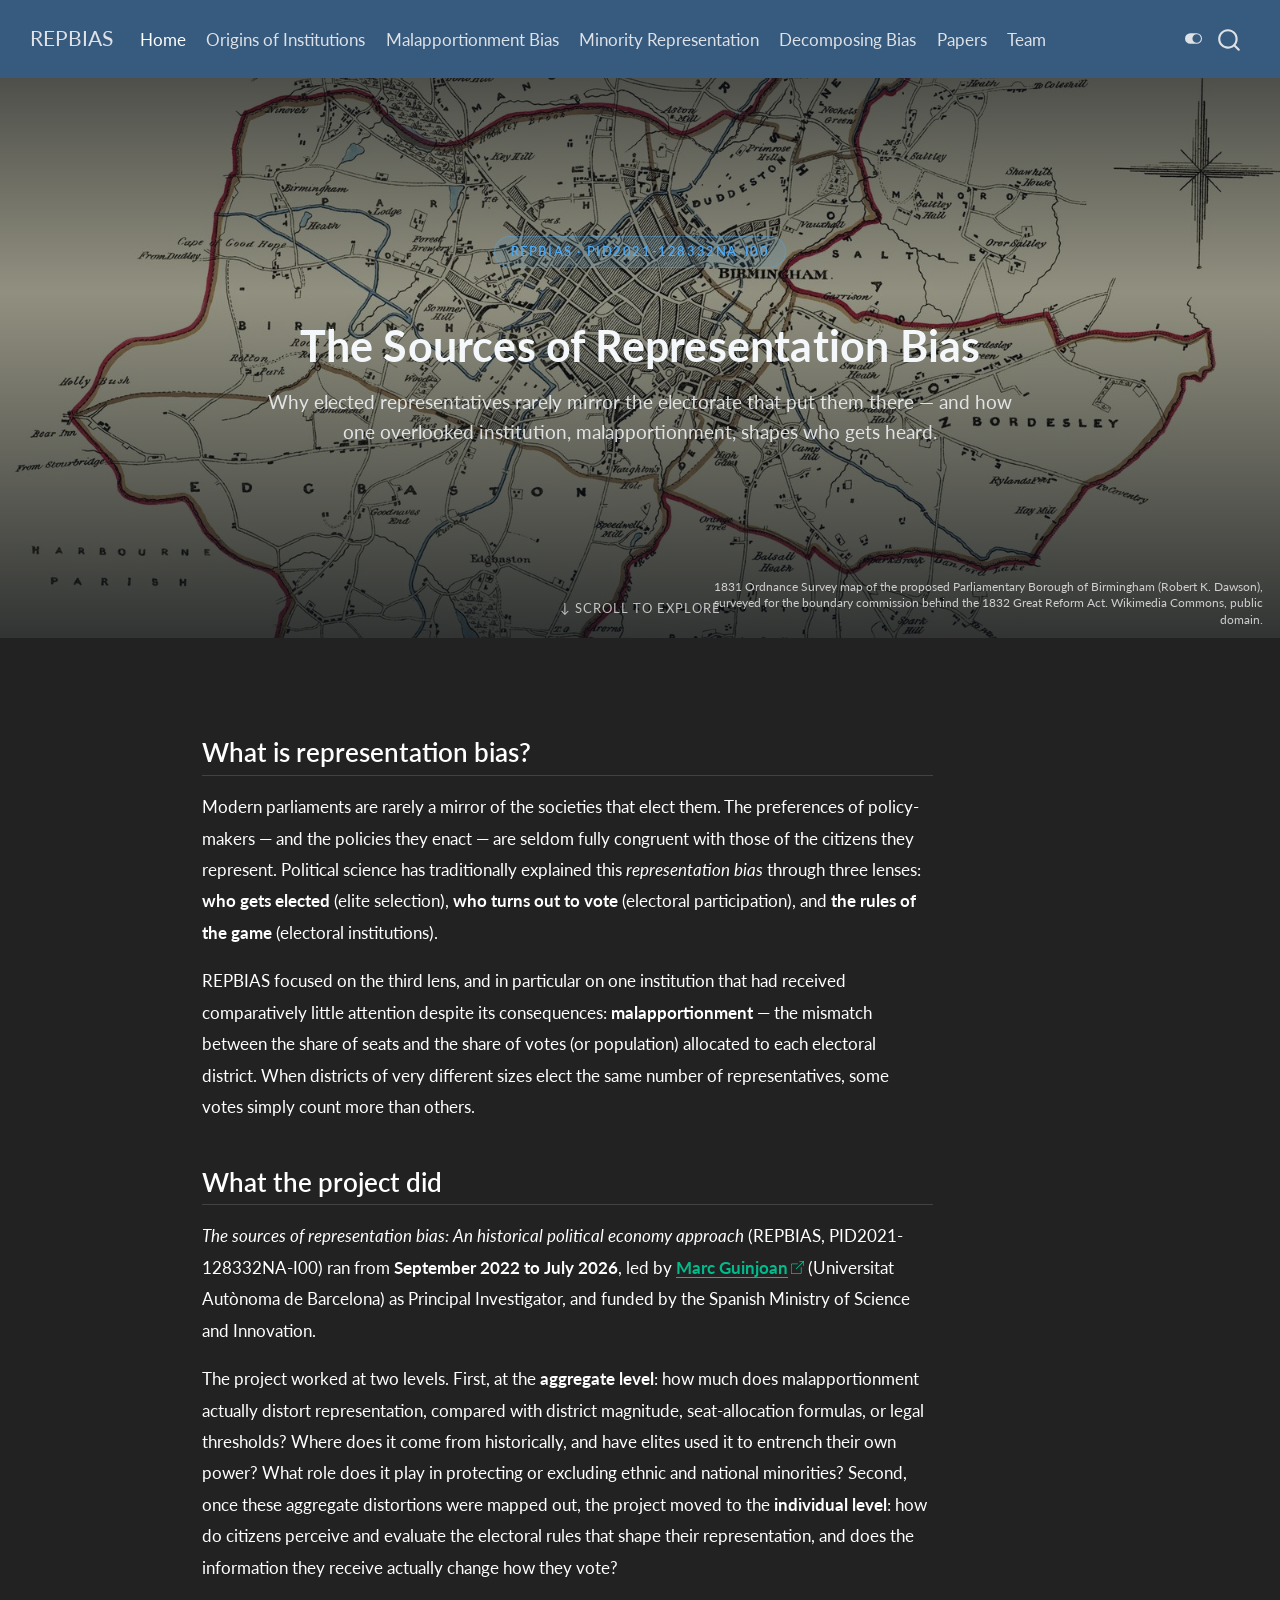
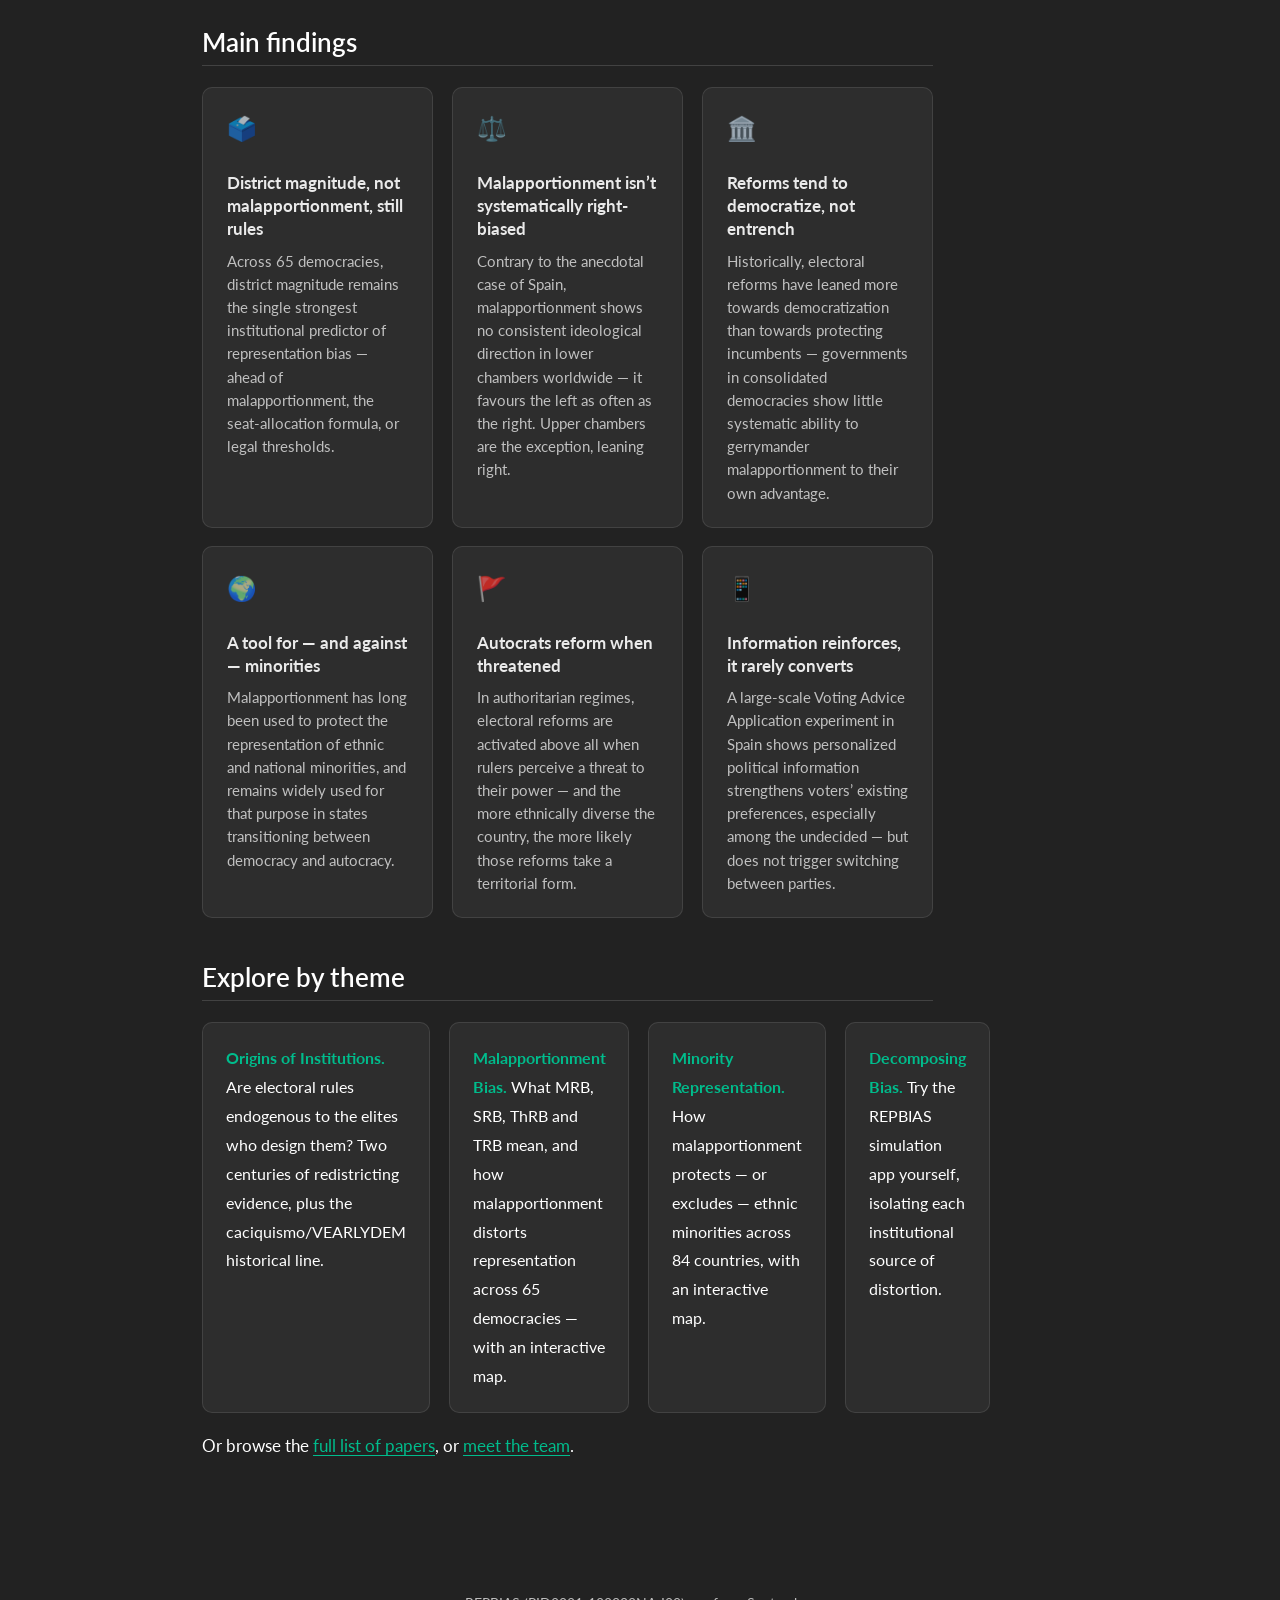
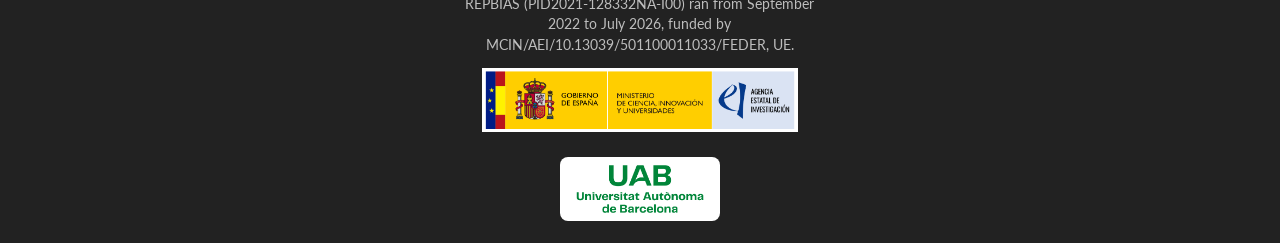
==== commit 15c5d025: "Adjust hero sizing per feedback; revert unrequested Origins change - Home: switch to object-fit:cove" ====
--- a/docs/index.html
+++ b/docs/index.html
@@ -307,7 +307,7 @@
 
 
 
-<div class="hero-section photo-hero">
+<div class="hero-section photo-hero hero-stretch">
   <img class="hero-bg-img" src="images/home_reform_act_1832.jpg" alt="" loading="eager">
   <div class="hero-text">
     <span class="hero-eyebrow">REPBIAS · PID2021-128332NA-I00</span>
--- a/docs/styles.css
+++ b/docs/styles.css
@@ -104,6 +104,9 @@
    repeated seam at the image edge even with background-repeat:no-repeat. */
 .hero-section.photo-hero {
   background-color: #05080c;
+  background-size: contain;
+  background-position: center;
+  background-repeat: no-repeat;
   overflow: hidden;
 }
 .hero-bg-img {
@@ -129,8 +132,8 @@
 }
 .hero-section.photo-hero .hero-text { color: #f5f8fb; position: relative; z-index: 2; }
 
-/* Zoom out further than "contain" for paintings that still feel too tight */
-.hero-zoomed-out .hero-bg-img { width: 55%; height: 55%; left: 22.5%; top: 22.5%; }
+/* Zoom out a little further than plain "contain" for paintings that still feel too tight */
+.hero-zoomed-out .hero-bg-img { width: 82%; height: 82%; left: 9%; top: 9%; }
 
 /* Abstract/decorative graphics (not a photo with a subject to preserve) can
    stretch to fill the banner instead of letterboxing */
